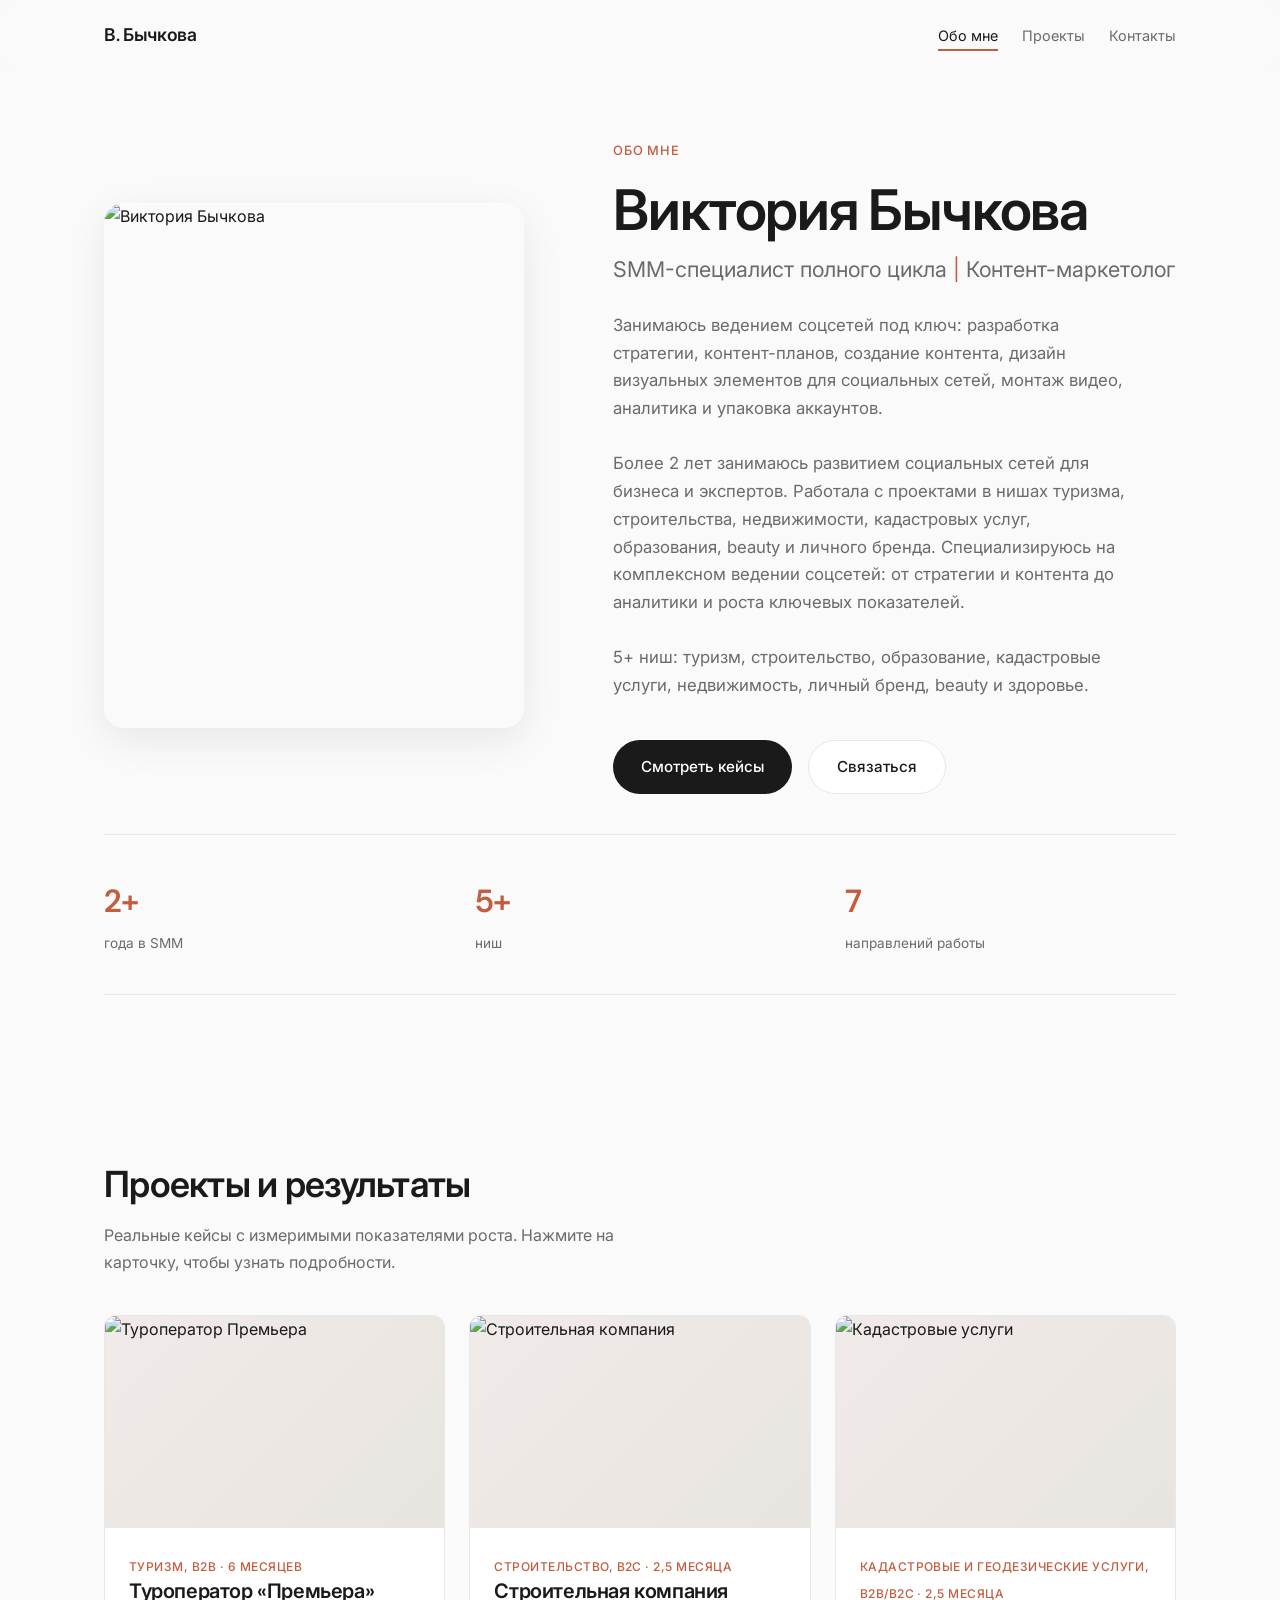
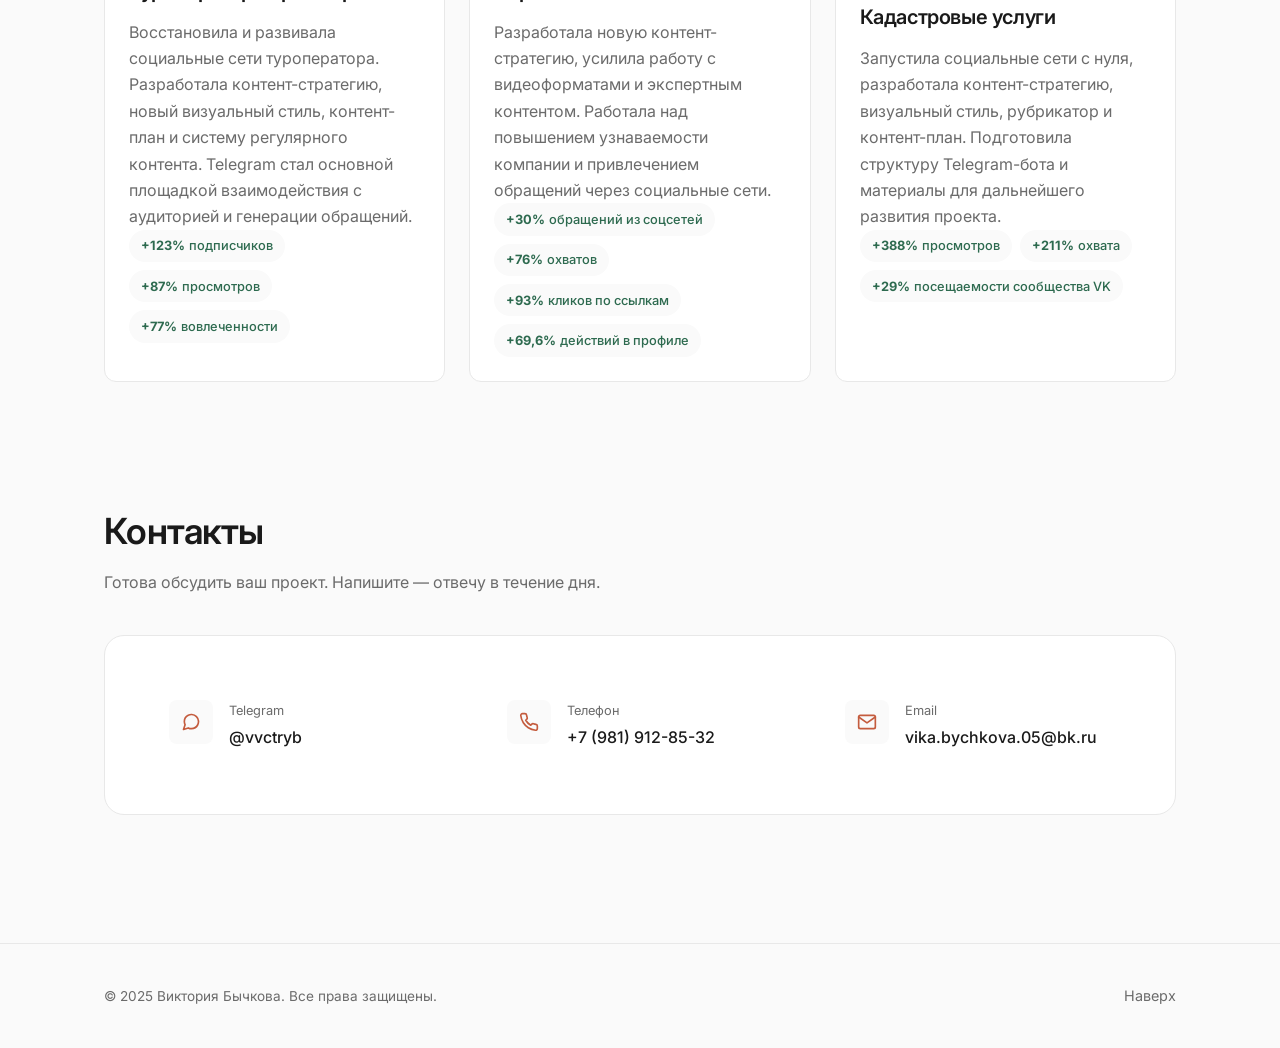
==== index.html @ 33afd851 "Add files via upload" ====
<!DOCTYPE html>
<html lang="ru">
<head>
  <meta charset="UTF-8">
  <meta name="viewport" content="width=device-width, initial-scale=1.0">
  <meta name="description" content="Виктория Бычкова — SMM-специалист полного цикла и контент-маркетолог. Ведение соцсетей под ключ: стратегия, контент, дизайн, аналитика.">
  <title>Виктория Бычкова — SMM & Контент-маркетинг</title>
  <link rel="preconnect" href="https://fonts.googleapis.com">
  <link rel="preconnect" href="https://fonts.gstatic.com" crossorigin>
  <link href="https://fonts.googleapis.com/css2?family=DM+Sans:opsz,wght@9..40,500;9..40,600&family=Inter:wght@400;500;600&display=swap" rel="stylesheet">
  <link rel="stylesheet" href="style.css">
</head>
<body>

  <header class="header">
    <div class="container header__inner">
      <a href="index.html" class="logo">В. Бычкова</a>
      <button class="nav-toggle" aria-label="Меню"><span></span></button>
      <nav class="nav">
        <a href="#about" class="nav__link" data-nav="about">Обо мне</a>
        <a href="#projects" class="nav__link" data-nav="projects">Проекты</a>
        <a href="#contacts" class="nav__link" data-nav="contacts">Контакты</a>
      </nav>
    </div>
  </header>

  <main>
    <!-- Hero -->
    <section class="hero" id="about" data-section="about">
      <div class="container">
        <div class="hero__grid">
          <div class="hero__photo fade-in">
            <img src="assets/images/photo.svg" alt="Виктория Бычкова">
          </div>
          <div class="hero__content">
            <span class="hero__badge fade-in fade-in-delay-1">Обо мне</span>
            <h1 class="hero__title fade-in fade-in-delay-1">Виктория Бычкова</h1>
            <p class="hero__role fade-in fade-in-delay-2">
              SMM-специалист полного цикла <span>|</span> Контент-маркетолог
            </p>
            <p class="hero__desc fade-in fade-in-delay-2">
              Занимаюсь ведением соцсетей под ключ: разработка стратегии, контент-планов, создание контента, дизайн визуальных элементов для социальных сетей, монтаж видео, аналитика и упаковка аккаунтов.<br><br>
              Более 2 лет занимаюсь развитием социальных сетей для бизнеса и экспертов. Работала с проектами в нишах туризма, строительства, недвижимости, кадастровых услуг, образования, beauty и личного бренда. Специализируюсь на комплексном ведении соцсетей: от стратегии и контента до аналитики и роста ключевых показателей.<br><br>
              5+ ниш: туризм, строительство, образование, кадастровые услуги, недвижимость, личный бренд, beauty и здоровье.
            </p>
            <div class="hero__cta fade-in fade-in-delay-3">
              <a href="#projects" class="btn btn--primary">Смотреть кейсы</a>
              <a href="#contacts" class="btn btn--outline">Связаться</a>
            </div>
          </div>
        </div>

        <div class="stats-strip fade-in fade-in-delay-4">
          <div class="stat-item">
            <div class="stat-item__value">2+</div>
            <div class="stat-item__label">года в SMM</div>
          </div>
          <div class="stat-item">
            <div class="stat-item__value">5+</div>
            <div class="stat-item__label">ниш</div>
          </div>
          <div class="stat-item">
            <div class="stat-item__value">7</div>
            <div class="stat-item__label">направлений работы</div>
          </div>
        </div>
      </div>
    </section>

    <!-- Projects -->
    <section class="section" id="projects" data-section="projects">
      <div class="container">
        <div class="section-header fade-in">
          <h2>Проекты и результаты</h2>
          <p>Реальные кейсы с измеримыми показателями роста. Нажмите на карточку, чтобы узнать подробности.</p>
        </div>

        <div class="projects-grid">
          <a href="premiera.html" class="project-card fade-in">
            <div class="project-card__image">
              <img src="assets/images/premiera-cover.svg" alt="Туроператор Премьера">
            </div>
            <div class="project-card__body">
              <span class="project-card__tag">Туризм, B2B · 6 месяцев</span>
              <h3 class="project-card__title">Туроператор «Премьера»</h3>
              <p>Восстановила и развивала социальные сети туроператора. Разработала контент-стратегию, новый визуальный стиль, контент-план и систему регулярного контента. Telegram стал основной площадкой взаимодействия с аудиторией и генерации обращений.</p>
              <div class="project-card__metrics">
                <span class="metric-badge"><strong>+123%</strong> подписчиков</span>
                <span class="metric-badge"><strong>+87%</strong> просмотров</span>
                <span class="metric-badge"><strong>+77%</strong> вовлеченности</span>
              </div>
            </div>
          </a>

          <a href="construction.html" class="project-card fade-in fade-in-delay-1">
            <div class="project-card__image">
              <img src="assets/images/construction-cover.svg" alt="Строительная компания">
            </div>
            <div class="project-card__body">
              <span class="project-card__tag">Строительство, B2C · 2,5 месяца</span>
              <h3 class="project-card__title">Строительная компания</h3>
              <p>Разработала новую контент-стратегию, усилила работу с видеоформатами и экспертным контентом. Работала над повышением узнаваемости компании и привлечением обращений через социальные сети.</p>
              <div class="project-card__metrics">
                <span class="metric-badge"><strong>+30%</strong> обращений из соцсетей</span>
                <span class="metric-badge"><strong>+76%</strong> охватов</span>
                <span class="metric-badge"><strong>+93%</strong> кликов по ссылкам</span>
                <span class="metric-badge"><strong>+69,6%</strong> действий в профиле</span>
              </div>
            </div>
          </a>

          <a href="cadastre.html" class="project-card fade-in fade-in-delay-2">
            <div class="project-card__image">
              <img src="assets/images/cadastre-cover.svg" alt="Кадастровые услуги">
            </div>
            <div class="project-card__body">
              <span class="project-card__tag">Кадастровые и геодезические услуги, B2B/B2C · 2,5 месяца</span>
              <h3 class="project-card__title">Кадастровые услуги</h3>
              <p>Запустила социальные сети с нуля, разработала контент-стратегию, визуальный стиль, рубрикатор и контент-план. Подготовила структуру Telegram-бота и материалы для дальнейшего развития проекта.</p>
              <div class="project-card__metrics">
                <span class="metric-badge"><strong>+388%</strong> просмотров</span>
                <span class="metric-badge"><strong>+211%</strong> охвата</span>
                <span class="metric-badge"><strong>+29%</strong> посещаемости сообщества VK</span>
              </div>
            </div>
          </a>
        </div>
      </div>
    </section>

    <!-- Contacts -->
    <section class="section" id="contacts" data-section="contacts">
      <div class="container">
        <div class="section-header fade-in">
          <h2>Контакты</h2>
          <p>Готова обсудить ваш проект. Напишите — отвечу в течение дня.</p>
        </div>

        <div class="contacts fade-in">
          <div class="contacts__grid">
            <a href="https://t.me/vvctryb" class="contact-item" target="_blank" rel="noopener noreferrer">
              <div class="contact-item__icon">
                <svg viewBox="0 0 24 24" fill="none" stroke="currentColor" stroke-width="2" stroke-linecap="round" stroke-linejoin="round">
                  <path d="M21 11.5a8.38 8.38 0 0 1-.9 3.8 8.5 8.5 0 0 1-7.6 4.7 8.38 8.38 0 0 1-3.8-.9L3 21l1.9-5.7a8.38 8.38 0 0 1-.9-3.8 8.5 8.5 0 0 1 4.7-7.6 8.38 8.38 0 0 1 3.8-.9h.5a8.48 8.48 0 0 1 8 8v.5z"/>
                </svg>
              </div>
              <div>
                <div class="contact-item__label">Telegram</div>
                <div class="contact-item__value">@vvctryb</div>
              </div>
            </a>

            <a href="tel:+79819128532" class="contact-item">
              <div class="contact-item__icon">
                <svg viewBox="0 0 24 24" fill="none" stroke="currentColor" stroke-width="2" stroke-linecap="round" stroke-linejoin="round">
                  <path d="M22 16.92v3a2 2 0 0 1-2.18 2 19.79 19.79 0 0 1-8.63-3.07 19.5 19.5 0 0 1-6-6 19.79 19.79 0 0 1-3.07-8.67A2 2 0 0 1 4.11 2h3a2 2 0 0 1 2 1.72 12.84 12.84 0 0 0 .7 2.81 2 2 0 0 1-.45 2.11L8.09 9.91a16 16 0 0 0 6 6l1.27-1.27a2 2 0 0 1 2.11-.45 12.84 12.84 0 0 0 2.81.7A2 2 0 0 1 22 16.92z"/>
                </svg>
              </div>
              <div>
                <div class="contact-item__label">Телефон</div>
                <div class="contact-item__value">+7 (981) 912-85-32</div>
              </div>
            </a>

            <a href="mailto:vika.bychkova.05@bk.ru" class="contact-item">
              <div class="contact-item__icon">
                <svg viewBox="0 0 24 24" fill="none" stroke="currentColor" stroke-width="2" stroke-linecap="round" stroke-linejoin="round">
                  <path d="M4 4h16c1.1 0 2 .9 2 2v12c0 1.1-.9 2-2 2H4c-1.1 0-2-.9-2-2V6c0-1.1.9-2 2-2z"/>
                  <polyline points="22,6 12,13 2,6"/>
                </svg>
              </div>
              <div>
                <div class="contact-item__label">Email</div>
                <div class="contact-item__value">vika.bychkova.05@bk.ru</div>
              </div>
            </a>
          </div>
        </div>
      </div>
    </section>
  </main>

  <footer class="footer">
    <div class="container footer__inner">
      <p class="footer__copy">&copy; 2025 Виктория Бычкова. Все права защищены.</p>
      <a href="#about" class="nav__link">Наверх</a>
    </div>
  </footer>

  <script src="script.js"></script>
</body>
</html>
---- style.css ----
/* ============================================
   Victoria Bychkova Portfolio — Styles
   ============================================ */

:root {
  --color-bg: #fafafa;
  --color-surface: #ffffff;
  --color-text: #1a1a1a;
  --color-text-muted: #6b6b6b;
  --color-accent: #c45c3e;
  --color-accent-light: #e8a090;
  --color-border: #e8e8e8;
  --color-success: #2d6a4f;

  --font-sans: "Inter", -apple-system, BlinkMacSystemFont, "Segoe UI", Roboto, sans-serif;
  --font-display: "DM Sans", var(--font-sans);

  --space-xs: 0.5rem;
  --space-sm: 1rem;
  --space-md: 1.5rem;
  --space-lg: 2.5rem;
  --space-xl: 4rem;
  --space-2xl: 6rem;

  --radius-sm: 8px;
  --radius-md: 12px;
  --radius-lg: 20px;
  --radius-full: 9999px;

  --shadow-sm: 0 1px 3px rgba(0, 0, 0, 0.04);
  --shadow-md: 0 4px 20px rgba(0, 0, 0, 0.06);
  --shadow-lg: 0 12px 40px rgba(0, 0, 0, 0.08);

  --transition-fast: 0.2s ease;
  --transition-base: 0.35s cubic-bezier(0.4, 0, 0.2, 1);
  --transition-slow: 0.6s cubic-bezier(0.4, 0, 0.2, 1);

  --container-max: 1120px;
  --header-height: 72px;
}

/* Reset & Base */
*,
*::before,
*::after {
  box-sizing: border-box;
  margin: 0;
  padding: 0;
}

html {
  scroll-behavior: smooth;
  -webkit-font-smoothing: antialiased;
}

body {
  font-family: var(--font-sans);
  font-size: 1rem;
  line-height: 1.65;
  color: var(--color-text);
  background-color: var(--color-bg);
  overflow-x: hidden;
}

img {
  max-width: 100%;
  height: auto;
  display: block;
}

a {
  color: inherit;
  text-decoration: none;
}

ul {
  list-style: none;
}

button {
  font-family: inherit;
  cursor: pointer;
  border: none;
  background: none;
}

/* Typography */
h1, h2, h3, h4 {
  font-family: var(--font-display);
  font-weight: 600;
  line-height: 1.2;
  letter-spacing: -0.02em;
}

h1 {
  font-size: clamp(2.25rem, 5vw, 3.5rem);
}

h2 {
  font-size: clamp(1.75rem, 3.5vw, 2.25rem);
}

h3 {
  font-size: 1.25rem;
}

p {
  color: var(--color-text-muted);
}

/* Layout */
.container {
  width: 100%;
  max-width: var(--container-max);
  margin: 0 auto;
  padding: 0 var(--space-md);
}

.section {
  padding: var(--space-xl) 0;
}

.section-header {
  margin-bottom: var(--space-lg);
}

.section-header p {
  margin-top: var(--space-sm);
  max-width: 560px;
}

/* Header */
.header {
  position: fixed;
  top: 0;
  left: 0;
  right: 0;
  z-index: 100;
  height: var(--header-height);
  background: rgba(250, 250, 250, 0.85);
  backdrop-filter: blur(12px);
  -webkit-backdrop-filter: blur(12px);
  border-bottom: 1px solid transparent;
  transition: border-color var(--transition-base), background var(--transition-base);
}

.header.scrolled {
  border-bottom-color: var(--color-border);
  background: rgba(250, 250, 250, 0.95);
}

.header__inner {
  display: flex;
  align-items: center;
  justify-content: space-between;
  height: 100%;
}

.logo {
  font-family: var(--font-display);
  font-weight: 600;
  font-size: 1.1rem;
  letter-spacing: -0.02em;
}

.nav {
  display: flex;
  align-items: center;
  gap: var(--space-md);
}

.nav__link {
  font-size: 0.9rem;
  color: var(--color-text-muted);
  transition: color var(--transition-fast);
  position: relative;
}

.nav__link::after {
  content: "";
  position: absolute;
  bottom: -4px;
  left: 0;
  width: 0;
  height: 2px;
  background: var(--color-accent);
  transition: width var(--transition-base);
}

.nav__link:hover,
.nav__link.active {
  color: var(--color-text);
}

.nav__link:hover::after,
.nav__link.active::after {
  width: 100%;
}

.nav-toggle {
  display: none;
  width: 40px;
  height: 40px;
  align-items: center;
  justify-content: center;
  border-radius: var(--radius-sm);
}

.nav-toggle span {
  display: block;
  width: 22px;
  height: 2px;
  background: var(--color-text);
  position: relative;
  transition: background var(--transition-fast);
}

.nav-toggle span::before,
.nav-toggle span::after {
  content: "";
  position: absolute;
  left: 0;
  width: 22px;
  height: 2px;
  background: var(--color-text);
  transition: transform var(--transition-base);
}

.nav-toggle span::before {
  top: -7px;
}

.nav-toggle span::after {
  top: 7px;
}

.nav-toggle.active span {
  background: transparent;
}

.nav-toggle.active span::before {
  transform: rotate(45deg) translate(5px, 5px);
}

.nav-toggle.active span::after {
  transform: rotate(-45deg) translate(5px, -5px);
}

/* Hero */
.hero {
  padding-top: calc(var(--header-height) + var(--space-xl));
  padding-bottom: var(--space-xl);
}

.hero__grid {
  display: grid;
  grid-template-columns: 1fr 1.2fr;
  gap: var(--space-lg);
  align-items: center;
}

.hero__photo {
  position: relative;
  aspect-ratio: 4 / 5;
  max-width: 420px;
  border-radius: var(--radius-lg);
  overflow: hidden;
  box-shadow: var(--shadow-lg);
}

.hero__photo img {
  width: 100%;
  height: 100%;
  object-fit: cover;
}

.hero__photo::after {
  content: "";
  position: absolute;
  inset: 0;
  border-radius: var(--radius-lg);
  border: 1px solid rgba(255, 255, 255, 0.2);
  pointer-events: none;
}

.hero__badge {
  display: inline-block;
  font-size: 0.8rem;
  font-weight: 500;
  letter-spacing: 0.06em;
  text-transform: uppercase;
  color: var(--color-accent);
  margin-bottom: var(--space-sm);
}

.hero__title {
  margin-bottom: var(--space-xs);
}

.hero__role {
  font-size: clamp(1.1rem, 2vw, 1.35rem);
  color: var(--color-text-muted);
  font-weight: 400;
  margin-bottom: var(--space-md);
}

.hero__role span {
  color: var(--color-accent);
}

.hero__desc {
  font-size: 1.05rem;
  max-width: 520px;
  margin-bottom: var(--space-lg);
}

.hero__cta {
  display: flex;
  gap: var(--space-sm);
  flex-wrap: wrap;
}

/* Buttons */
.btn {
  display: inline-flex;
  align-items: center;
  gap: 0.5rem;
  padding: 0.85rem 1.75rem;
  font-size: 0.95rem;
  font-weight: 500;
  border-radius: var(--radius-full);
  transition: all var(--transition-base);
}

.btn--primary {
  background: var(--color-text);
  color: #fff;
}

.btn--primary:hover {
  background: var(--color-accent);
  transform: translateY(-2px);
  box-shadow: var(--shadow-md);
}

.btn--outline {
  border: 1.5px solid var(--color-border);
  color: var(--color-text);
  background: var(--color-surface);
}

.btn--outline:hover {
  border-color: var(--color-text);
  transform: translateY(-2px);
}

.btn--back {
  margin-bottom: var(--space-lg);
}

.btn svg {
  width: 18px;
  height: 18px;
  transition: transform var(--transition-fast);
}

.btn:hover svg {
  transform: translateX(-4px);
}

/* Project Cards */
.projects-grid {
  display: grid;
  grid-template-columns: repeat(3, 1fr);
  gap: var(--space-md);
}

.project-card {
  background: var(--color-surface);
  border-radius: var(--radius-md);
  border: 1px solid var(--color-border);
  overflow: hidden;
  transition: all var(--transition-base);
  display: block;
}

.project-card:hover {
  transform: translateY(-6px);
  box-shadow: var(--shadow-lg);
  border-color: transparent;
}

.project-card__image {
  aspect-ratio: 16 / 10;
  overflow: hidden;
  background: linear-gradient(135deg, #f0ebe8 0%, #e8e4e0 100%);
}

.project-card__image img {
  width: 100%;
  height: 100%;
  object-fit: cover;
  transition: transform var(--transition-slow);
}

.project-card:hover .project-card__image img {
  transform: scale(1.05);
}

.project-card__body {
  padding: var(--space-md);
}

.project-card__tag {
  font-size: 0.75rem;
  font-weight: 500;
  letter-spacing: 0.04em;
  text-transform: uppercase;
  color: var(--color-accent);
  margin-bottom: var(--space-xs);
}

.project-card__title {
  margin-bottom: var(--space-sm);
}

.project-card__metrics {
  display: flex;
  flex-wrap: wrap;
  gap: var(--space-xs);
}

.metric-badge {
  display: inline-flex;
  align-items: center;
  gap: 0.25rem;
  padding: 0.35rem 0.75rem;
  font-size: 0.8rem;
  font-weight: 500;
  background: var(--color-bg);
  border-radius: var(--radius-full);
  color: var(--color-success);
}

.metric-badge strong {
  color: var(--color-success);
}

/* Stats strip */
.stats-strip {
  display: flex;
  gap: var(--space-lg);
  flex-wrap: wrap;
  padding: var(--space-lg) 0;
  border-top: 1px solid var(--color-border);
  border-bottom: 1px solid var(--color-border);
  margin: var(--space-lg) 0;
}

.stat-item {
  flex: 1;
  min-width: 140px;
}

.stat-item__value {
  font-family: var(--font-display);
  font-size: 2rem;
  font-weight: 600;
  color: var(--color-accent);
  letter-spacing: -0.02em;
}

.stat-item__label {
  font-size: 0.85rem;
  color: var(--color-text-muted);
  margin-top: 0.25rem;
}

/* Contacts */
.contacts {
  background: var(--color-surface);
  border-radius: var(--radius-lg);
  border: 1px solid var(--color-border);
  padding: var(--space-lg);
}

.contacts__grid {
  display: grid;
  grid-template-columns: repeat(3, 1fr);
  gap: var(--space-md);
}

.contact-item {
  display: flex;
  align-items: flex-start;
  gap: var(--space-sm);
  padding: var(--space-md);
  border-radius: var(--radius-md);
  transition: background var(--transition-fast);
}

.contact-item:hover {
  background: var(--color-bg);
}

.contact-item__icon {
  width: 44px;
  height: 44px;
  display: flex;
  align-items: center;
  justify-content: center;
  background: var(--color-bg);
  border-radius: var(--radius-sm);
  flex-shrink: 0;
}

.contact-item__icon svg {
  width: 20px;
  height: 20px;
  color: var(--color-accent);
}

.contact-item__label {
  font-size: 0.8rem;
  color: var(--color-text-muted);
  margin-bottom: 0.15rem;
}

.contact-item__value {
  font-weight: 500;
  transition: color var(--transition-fast);
}

.contact-item:hover .contact-item__value {
  color: var(--color-accent);
}

/* Case Page */
.case-hero {
  padding-top: calc(var(--header-height) + var(--space-lg));
  padding-bottom: var(--space-lg);
}

.case-hero__tag {
  font-size: 0.8rem;
  font-weight: 500;
  letter-spacing: 0.06em;
  text-transform: uppercase;
  color: var(--color-accent);
  margin-bottom: var(--space-sm);
}

.case-hero__title {
  margin-bottom: var(--space-md);
}

.case-hero__cover {
  aspect-ratio: 21 / 9;
  border-radius: var(--radius-lg);
  overflow: hidden;
  margin-top: var(--space-lg);
  box-shadow: var(--shadow-md);
}

.case-hero__cover img {
  width: 100%;
  height: 100%;
  object-fit: cover;
}

.case-block {
  margin-bottom: var(--space-xl);
}

.case-block__title {
  margin-bottom: var(--space-md);
  padding-bottom: var(--space-sm);
  border-bottom: 2px solid var(--color-border);
}

.case-block__content p {
  margin-bottom: var(--space-sm);
}

.case-block__content p:last-child {
  margin-bottom: 0;
}

/* Results grid */
.results-grid {
  display: grid;
  grid-template-columns: repeat(auto-fit, minmax(200px, 1fr));
  gap: var(--space-md);
}

.result-card {
  background: var(--color-surface);
  border: 1px solid var(--color-border);
  border-radius: var(--radius-md);
  padding: var(--space-md);
  text-align: center;
  transition: all var(--transition-base);
}

.result-card:hover {
  border-color: var(--color-accent-light);
  transform: translateY(-4px);
  box-shadow: var(--shadow-md);
}

.result-card__value {
  font-family: var(--font-display);
  font-size: 2.5rem;
  font-weight: 600;
  color: var(--color-success);
  letter-spacing: -0.02em;
}

.result-card__label {
  font-size: 0.9rem;
  color: var(--color-text-muted);
  margin-top: var(--space-xs);
}

/* Task list */
.task-list {
  display: grid;
  gap: var(--space-sm);
}

.task-list li {
  display: flex;
  align-items: flex-start;
  gap: var(--space-sm);
  padding: var(--space-sm) var(--space-md);
  background: var(--color-surface);
  border: 1px solid var(--color-border);
  border-radius: var(--radius-sm);
  transition: border-color var(--transition-fast);
}

.task-list li:hover {
  border-color: var(--color-accent-light);
}

.task-list li::before {
  content: "";
  width: 8px;
  height: 8px;
  background: var(--color-accent);
  border-radius: 50%;
  flex-shrink: 0;
  margin-top: 0.55rem;
}

/* Gallery */
.gallery {
  display: grid;
  grid-template-columns: repeat(3, 1fr);
  gap: var(--space-sm);
}

.gallery__item {
  aspect-ratio: 1;
  border-radius: var(--radius-md);
  overflow: hidden;
  cursor: pointer;
  position: relative;
}

.gallery__item img {
  width: 100%;
  height: 100%;
  object-fit: cover;
  transition: transform var(--transition-slow);
}

.gallery__item:hover img {
  transform: scale(1.08);
}

.gallery__item::after {
  content: "";
  position: absolute;
  inset: 0;
  background: rgba(0, 0, 0, 0);
  transition: background var(--transition-fast);
}

.gallery__item:hover::after {
  background: rgba(0, 0, 0, 0.1);
}

/* Video */
.video-wrapper {
  position: relative;
  aspect-ratio: 16 / 9;
  border-radius: var(--radius-md);
  overflow: hidden;
  background: #1a1a1a;
  box-shadow: var(--shadow-md);
}

.video-wrapper iframe,
.video-wrapper video {
  width: 100%;
  height: 100%;
  border: none;
}

.video-placeholder {
  display: flex;
  flex-direction: column;
  align-items: center;
  justify-content: center;
  height: 100%;
  color: rgba(255, 255, 255, 0.6);
  gap: var(--space-sm);
}

.video-placeholder svg {
  width: 48px;
  height: 48px;
  opacity: 0.5;
}

/* Footer */
.footer {
  padding: var(--space-lg) 0;
  border-top: 1px solid var(--color-border);
  margin-top: var(--space-xl);
}

.footer__inner {
  display: flex;
  justify-content: space-between;
  align-items: center;
  flex-wrap: wrap;
  gap: var(--space-sm);
}

.footer__copy {
  font-size: 0.85rem;
  color: var(--color-text-muted);
}

/* Animations */
.fade-in {
  opacity: 0;
  transform: translateY(24px);
  transition: opacity var(--transition-slow), transform var(--transition-slow);
}

.fade-in.visible {
  opacity: 1;
  transform: translateY(0);
}

.fade-in-delay-1 { transition-delay: 0.1s; }
.fade-in-delay-2 { transition-delay: 0.2s; }
.fade-in-delay-3 { transition-delay: 0.3s; }
.fade-in-delay-4 { transition-delay: 0.4s; }

/* Lightbox */
.lightbox {
  position: fixed;
  inset: 0;
  z-index: 200;
  background: rgba(0, 0, 0, 0.92);
  display: flex;
  align-items: center;
  justify-content: center;
  padding: var(--space-md);
  opacity: 0;
  visibility: hidden;
  transition: all var(--transition-base);
}

.lightbox.active {
  opacity: 1;
  visibility: visible;
}

.lightbox__img {
  max-width: 90vw;
  max-height: 90vh;
  border-radius: var(--radius-sm);
  object-fit: contain;
}

.lightbox__close {
  position: absolute;
  top: var(--space-md);
  right: var(--space-md);
  width: 44px;
  height: 44px;
  display: flex;
  align-items: center;
  justify-content: center;
  background: rgba(255, 255, 255, 0.1);
  border-radius: var(--radius-full);
  color: #fff;
  font-size: 1.5rem;
  transition: background var(--transition-fast);
}

.lightbox__close:hover {
  background: rgba(255, 255, 255, 0.2);
}

/* Responsive */
@media (max-width: 992px) {
  .hero__grid {
    grid-template-columns: 1fr;
    text-align: center;
  }

  .hero__photo {
    max-width: 320px;
    margin: 0 auto;
  }

  .hero__desc {
    margin-left: auto;
    margin-right: auto;
  }

  .hero__cta {
    justify-content: center;
  }

  .projects-grid {
    grid-template-columns: repeat(2, 1fr);
  }

  .contacts__grid {
    grid-template-columns: 1fr;
  }

  .gallery {
    grid-template-columns: repeat(2, 1fr);
  }
}

@media (max-width: 768px) {
  .nav-toggle {
    display: flex;
  }

  .nav {
    position: fixed;
    top: var(--header-height);
    left: 0;
    right: 0;
    background: var(--color-bg);
    flex-direction: column;
    padding: var(--space-md);
    gap: var(--space-sm);
    border-bottom: 1px solid var(--color-border);
    transform: translateY(-100%);
    opacity: 0;
    visibility: hidden;
    transition: all var(--transition-base);
  }

  .nav.open {
    transform: translateY(0);
    opacity: 1;
    visibility: visible;
  }

  .nav__link {
    padding: var(--space-sm);
    width: 100%;
    text-align: center;
  }

  .projects-grid {
    grid-template-columns: 1fr;
  }

  .stats-strip {
    flex-direction: column;
    gap: var(--space-md);
  }

  .case-hero__cover {
    aspect-ratio: 16 / 9;
  }
}

@media (max-width: 480px) {
  .gallery {
    grid-template-columns: 1fr;
  }

  .result-card__value {
    font-size: 2rem;
  }
}
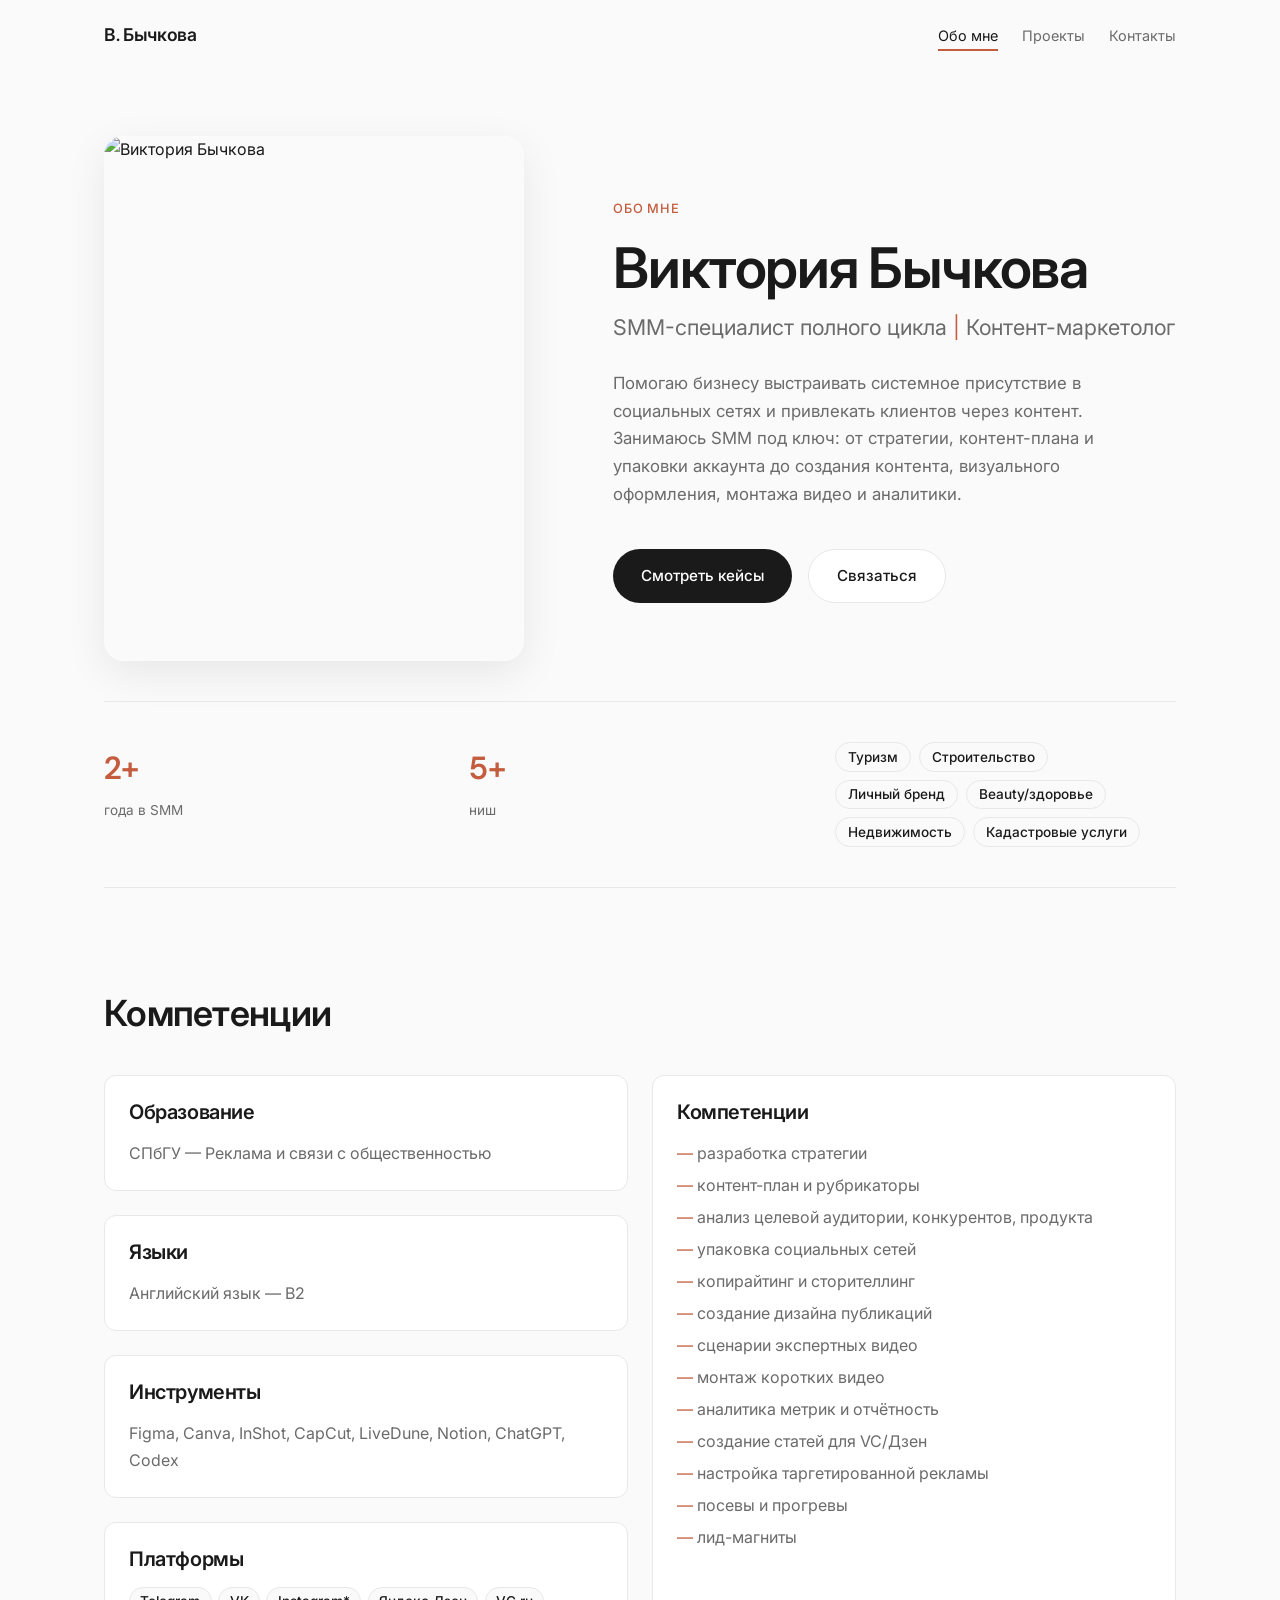
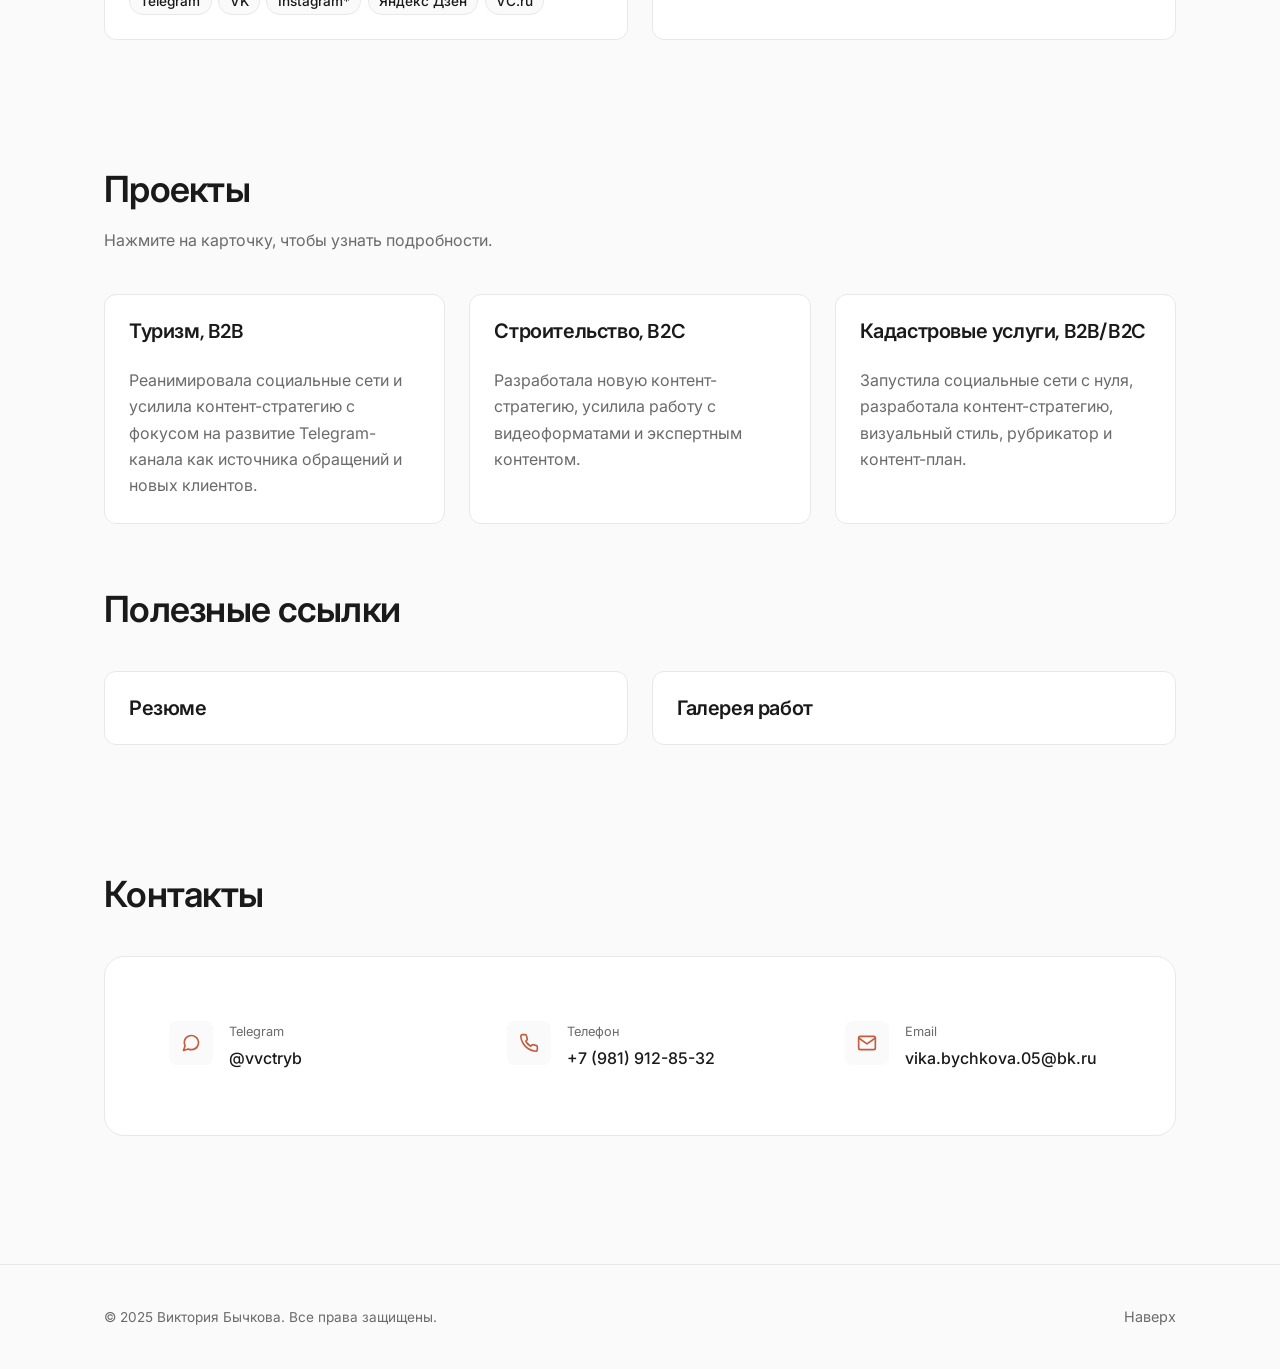
==== commit 56b9e600: "Add files via upload" ====
--- a/index.html
+++ b/index.html
@@ -30,7 +30,7 @@
       <div class="container">
         <div class="hero__grid">
           <div class="hero__photo fade-in">
-            <img src="assets/images/photo.svg" alt="Виктория Бычкова">
+            <img src="assets/images/assets:images:profile.jpg.png" alt="Виктория Бычкова" class="hero__profile-photo">
           </div>
           <div class="hero__content">
             <span class="hero__badge fade-in fade-in-delay-1">Обо мне</span>
@@ -39,9 +39,7 @@
               SMM-специалист полного цикла <span>|</span> Контент-маркетолог
             </p>
             <p class="hero__desc fade-in fade-in-delay-2">
-              Занимаюсь ведением соцсетей под ключ: разработка стратегии, контент-планов, создание контента, дизайн визуальных элементов для социальных сетей, монтаж видео, аналитика и упаковка аккаунтов.<br><br>
-              Более 2 лет занимаюсь развитием социальных сетей для бизнеса и экспертов. Работала с проектами в нишах туризма, строительства, недвижимости, кадастровых услуг, образования, beauty и личного бренда. Специализируюсь на комплексном ведении соцсетей: от стратегии и контента до аналитики и роста ключевых показателей.<br><br>
-              5+ ниш: туризм, строительство, образование, кадастровые услуги, недвижимость, личный бренд, beauty и здоровье.
+              Помогаю бизнесу выстраивать системное присутствие в социальных сетях и привлекать клиентов через контент. Занимаюсь SMM под ключ: от стратегии, контент-плана и упаковки аккаунта до создания контента, визуального оформления, монтажа видео и аналитики.
             </p>
             <div class="hero__cta fade-in fade-in-delay-3">
               <a href="#projects" class="btn btn--primary">Смотреть кейсы</a>
@@ -60,8 +58,72 @@
             <div class="stat-item__label">ниш</div>
           </div>
           <div class="stat-item">
-            <div class="stat-item__value">7</div>
-            <div class="stat-item__label">направлений работы</div>
+            <ul class="stat-item__list">
+              <li>Туризм</li>
+              <li>Строительство</li>
+              <li>Личный бренд</li>
+              <li>Beauty/здоровье</li>
+              <li>Недвижимость</li>
+              <li>Кадастровые услуги</li>
+            </ul>
+          </div>
+        </div>
+      </div>
+    </section>
+
+    <!-- Competencies -->
+    <section class="section competencies" id="competencies">
+      <div class="container">
+        <div class="section-header fade-in">
+          <h2>Компетенции</h2>
+        </div>
+
+        <div class="competencies-grid">
+          <div class="competencies-column competencies-column--stack">
+            <div class="competency-card fade-in">
+              <h3>Образование</h3>
+              <p>СПбГУ — Реклама и связи с общественностью</p>
+            </div>
+
+            <div class="competency-card fade-in fade-in-delay-1">
+              <h3>Языки</h3>
+              <p>Английский язык — B2</p>
+            </div>
+
+            <div class="competency-card fade-in fade-in-delay-2">
+              <h3>Инструменты</h3>
+              <p>Figma, Canva, InShot, CapCut, LiveDune, Notion, ChatGPT, Codex</p>
+            </div>
+
+            <div class="competency-card fade-in fade-in-delay-3">
+              <h3>Платформы</h3>
+              <ul class="platforms-list">
+                <li>Telegram</li>
+                <li>VK</li>
+                <li>Instagram*</li>
+                <li>Яндекс Дзен</li>
+                <li>VC.ru</li>
+              </ul>
+            </div>
+          </div>
+
+          <div class="competency-card competency-card--tall fade-in fade-in-delay-3">
+            <h3>Компетенции</h3>
+            <ul>
+              <li>разработка стратегии</li>
+              <li>контент-план и рубрикаторы</li>
+              <li>анализ целевой аудитории, конкурентов, продукта</li>
+              <li>упаковка социальных сетей</li>
+              <li>копирайтинг и сторителлинг</li>
+              <li>создание дизайна публикаций</li>
+              <li>сценарии экспертных видео</li>
+              <li>монтаж коротких видео</li>
+              <li>аналитика метрик и отчётность</li>
+              <li>создание статей для VC/Дзен</li>
+              <li>настройка таргетированной рекламы</li>
+              <li>посевы и прогревы</li>
+              <li>лид-магниты</li>
+            </ul>
           </div>
         </div>
       </div>
@@ -71,58 +133,49 @@
     <section class="section" id="projects" data-section="projects">
       <div class="container">
         <div class="section-header fade-in">
-          <h2>Проекты и результаты</h2>
-          <p>Реальные кейсы с измеримыми показателями роста. Нажмите на карточку, чтобы узнать подробности.</p>
+          <h2>Проекты</h2>
+          <p>Нажмите на карточку, чтобы узнать подробности.</p>
         </div>
 
         <div class="projects-grid">
           <a href="premiera.html" class="project-card fade-in">
-            <div class="project-card__image">
-              <img src="assets/images/premiera-cover.svg" alt="Туроператор Премьера">
-            </div>
             <div class="project-card__body">
-              <span class="project-card__tag">Туризм, B2B · 6 месяцев</span>
-              <h3 class="project-card__title">Туроператор «Премьера»</h3>
-              <p>Восстановила и развивала социальные сети туроператора. Разработала контент-стратегию, новый визуальный стиль, контент-план и систему регулярного контента. Telegram стал основной площадкой взаимодействия с аудиторией и генерации обращений.</p>
-              <div class="project-card__metrics">
-                <span class="metric-badge"><strong>+123%</strong> подписчиков</span>
-                <span class="metric-badge"><strong>+87%</strong> просмотров</span>
-                <span class="metric-badge"><strong>+77%</strong> вовлеченности</span>
-              </div>
+              <h3 class="project-card__title">Туризм, B2B</h3>
+              <p>Реанимировала социальные сети и усилила контент-стратегию с фокусом на развитие Telegram-канала как источника обращений и новых клиентов.</p>
             </div>
           </a>
 
           <a href="construction.html" class="project-card fade-in fade-in-delay-1">
-            <div class="project-card__image">
-              <img src="assets/images/construction-cover.svg" alt="Строительная компания">
-            </div>
             <div class="project-card__body">
-              <span class="project-card__tag">Строительство, B2C · 2,5 месяца</span>
-              <h3 class="project-card__title">Строительная компания</h3>
-              <p>Разработала новую контент-стратегию, усилила работу с видеоформатами и экспертным контентом. Работала над повышением узнаваемости компании и привлечением обращений через социальные сети.</p>
-              <div class="project-card__metrics">
-                <span class="metric-badge"><strong>+30%</strong> обращений из соцсетей</span>
-                <span class="metric-badge"><strong>+76%</strong> охватов</span>
-                <span class="metric-badge"><strong>+93%</strong> кликов по ссылкам</span>
-                <span class="metric-badge"><strong>+69,6%</strong> действий в профиле</span>
-              </div>
+              <h3 class="project-card__title">Строительство, B2C</h3>
+              <p>Разработала новую контент-стратегию, усилила работу с видеоформатами и экспертным контентом.</p>
             </div>
           </a>
 
           <a href="cadastre.html" class="project-card fade-in fade-in-delay-2">
-            <div class="project-card__image">
-              <img src="assets/images/cadastre-cover.svg" alt="Кадастровые услуги">
-            </div>
             <div class="project-card__body">
-              <span class="project-card__tag">Кадастровые и геодезические услуги, B2B/B2C · 2,5 месяца</span>
-              <h3 class="project-card__title">Кадастровые услуги</h3>
-              <p>Запустила социальные сети с нуля, разработала контент-стратегию, визуальный стиль, рубрикатор и контент-план. Подготовила структуру Telegram-бота и материалы для дальнейшего развития проекта.</p>
-              <div class="project-card__metrics">
-                <span class="metric-badge"><strong>+388%</strong> просмотров</span>
-                <span class="metric-badge"><strong>+211%</strong> охвата</span>
-                <span class="metric-badge"><strong>+29%</strong> посещаемости сообщества VK</span>
-              </div>
-            </div>
+              <h3 class="project-card__title">Кадастровые услуги, B2B/B2C</h3>
+              <p>Запустила социальные сети с нуля, разработала контент-стратегию, визуальный стиль, рубрикатор и контент-план.</p>
+            </div>
+          </a>
+        </div>
+      </div>
+    </section>
+
+    <!-- Useful Links -->
+    <section class="section useful-links" id="useful-links">
+      <div class="container">
+        <div class="section-header fade-in">
+          <h2>Полезные ссылки</h2>
+        </div>
+
+        <div class="useful-links-grid">
+          <a href="https://docs.google.com/presentation/d/1nu9_sViXZLe7BolczhxHNuUrG4qdP62qZWi8ukjDiy8/edit" class="useful-link-card fade-in" target="_blank" rel="noopener noreferrer">
+            <h3>Резюме</h3>
+          </a>
+
+          <a href="https://drive.google.com/drive/folders/14ELEGjCWicBte9iJ03aP05MeROudWRZr?dmr=1&ec=wgc-drive-%5Bmodule%5D-goto" class="useful-link-card fade-in fade-in-delay-1" target="_blank" rel="noopener noreferrer">
+            <h3>Галерея работ</h3>
           </a>
         </div>
       </div>
@@ -133,7 +186,6 @@
       <div class="container">
         <div class="section-header fade-in">
           <h2>Контакты</h2>
-          <p>Готова обсудить ваш проект. Напишите — отвечу в течение дня.</p>
         </div>
 
         <div class="contacts fade-in">
--- a/style.css
+++ b/style.css
@@ -274,6 +274,10 @@
   object-fit: cover;
 }
 
+.hero__profile-photo {
+  object-position: center 38%;
+}
+
 .hero__photo::after {
   content: "";
   position: absolute;
@@ -355,6 +359,7 @@
 }
 
 .btn--back {
+  margin-right: var(--space-md);
   margin-bottom: var(--space-lg);
 }
 
@@ -411,17 +416,8 @@
   padding: var(--space-md);
 }
 
-.project-card__tag {
-  font-size: 0.75rem;
-  font-weight: 500;
-  letter-spacing: 0.04em;
-  text-transform: uppercase;
-  color: var(--color-accent);
-  margin-bottom: var(--space-xs);
-}
-
 .project-card__title {
-  margin-bottom: var(--space-sm);
+  margin-bottom: var(--space-md);
 }
 
 .project-card__metrics {
@@ -449,7 +445,7 @@
 /* Stats strip */
 .stats-strip {
   display: flex;
-  gap: var(--space-lg);
+  gap: var(--space-md);
   flex-wrap: wrap;
   padding: var(--space-lg) 0;
   border-top: 1px solid var(--color-border);
@@ -474,6 +470,123 @@
   font-size: 0.85rem;
   color: var(--color-text-muted);
   margin-top: 0.25rem;
+}
+
+.stat-item__list {
+  display: flex;
+  flex-wrap: wrap;
+  gap: 0.5rem;
+}
+
+.stat-item__list li {
+  padding: 0.35rem 0.75rem;
+  border: 1px solid var(--color-border);
+  border-radius: var(--radius-full);
+  background: var(--color-bg);
+  color: var(--color-text);
+  font-size: 0.85rem;
+  font-weight: 500;
+  line-height: 1.2;
+}
+
+/* Competencies */
+.competencies {
+  padding-top: 0;
+}
+
+.competencies-grid {
+  display: grid;
+  grid-template-columns: repeat(2, 1fr);
+  gap: var(--space-md);
+  align-items: stretch;
+}
+
+.competencies-column--stack {
+  display: grid;
+  gap: var(--space-md);
+}
+
+.competency-card {
+  padding: var(--space-md);
+  background: var(--color-surface);
+  border: 1px solid var(--color-border);
+  border-radius: var(--radius-md);
+}
+
+.competency-card--tall {
+  height: 100%;
+}
+
+.competency-card h3 {
+  margin-bottom: var(--space-sm);
+}
+
+.competency-card ul + h3 {
+  margin-top: var(--space-md);
+}
+
+.competency-card ul {
+  display: grid;
+  gap: 0.35rem;
+  color: var(--color-text-muted);
+}
+
+.competency-card li {
+  position: relative;
+  padding-left: 1.25rem;
+}
+
+.competency-card li::before {
+  content: "— ";
+  position: absolute;
+  left: 0;
+  color: var(--color-accent);
+}
+
+.competency-card .platforms-list {
+  display: flex;
+  flex-wrap: wrap;
+  gap: 0.4rem;
+}
+
+.platforms-list li {
+  padding: 0.3rem 0.65rem;
+  border: 1px solid var(--color-border);
+  border-radius: var(--radius-full);
+  background: var(--color-bg);
+  color: var(--color-text);
+  font-size: 0.85rem;
+  font-weight: 500;
+  line-height: 1.2;
+}
+
+.platforms-list li::before {
+  content: none;
+}
+
+/* Useful Links */
+.useful-links {
+  padding-top: 0;
+}
+
+.useful-links-grid {
+  display: grid;
+  grid-template-columns: repeat(2, 1fr);
+  gap: var(--space-md);
+}
+
+.useful-link-card {
+  padding: var(--space-md);
+  background: var(--color-surface);
+  border: 1px solid var(--color-border);
+  border-radius: var(--radius-md);
+  transition: all var(--transition-base);
+}
+
+.useful-link-card:hover {
+  transform: translateY(-4px);
+  box-shadow: var(--shadow-md);
+  border-color: transparent;
 }
 
 /* Contacts */
@@ -879,6 +992,14 @@
     grid-template-columns: 1fr;
   }
 
+  .competencies-grid {
+    grid-template-columns: 1fr;
+  }
+
+  .useful-links-grid {
+    grid-template-columns: 1fr;
+  }
+
   .stats-strip {
     flex-direction: column;
     gap: var(--space-md);
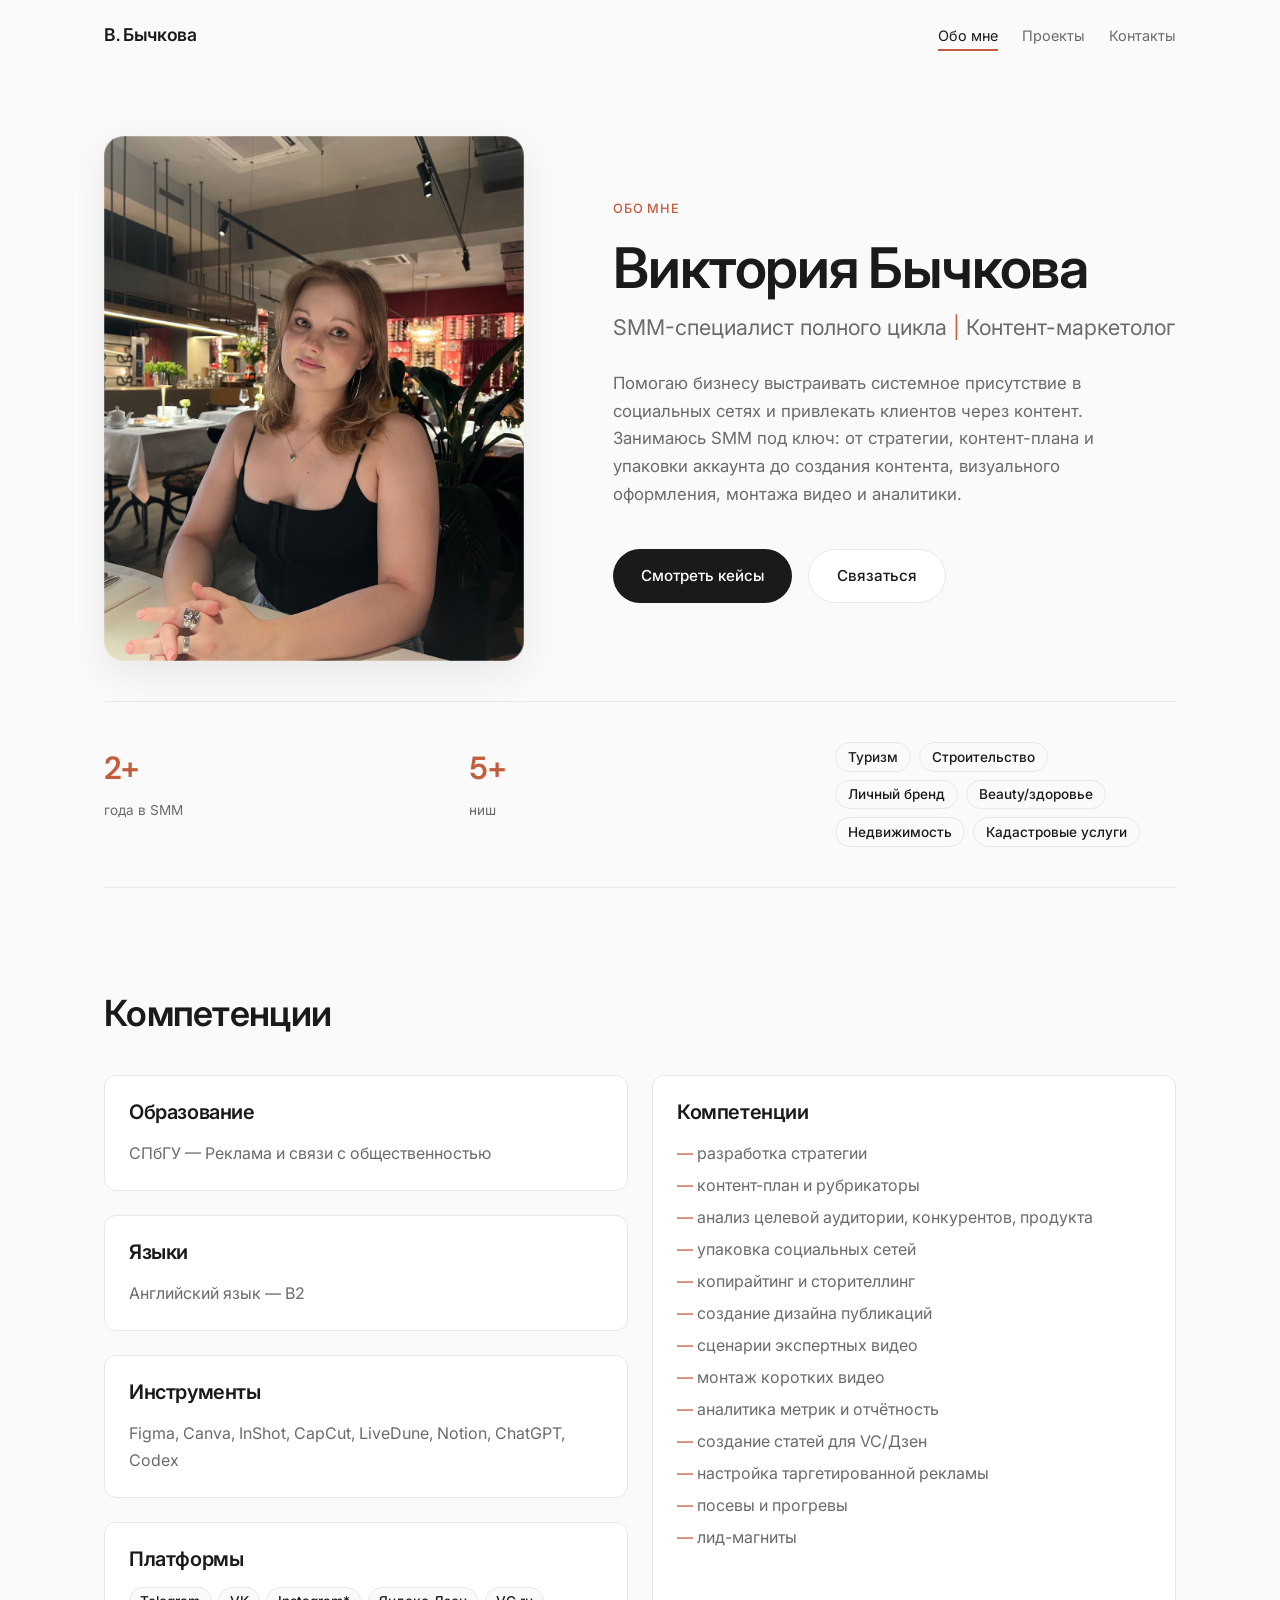
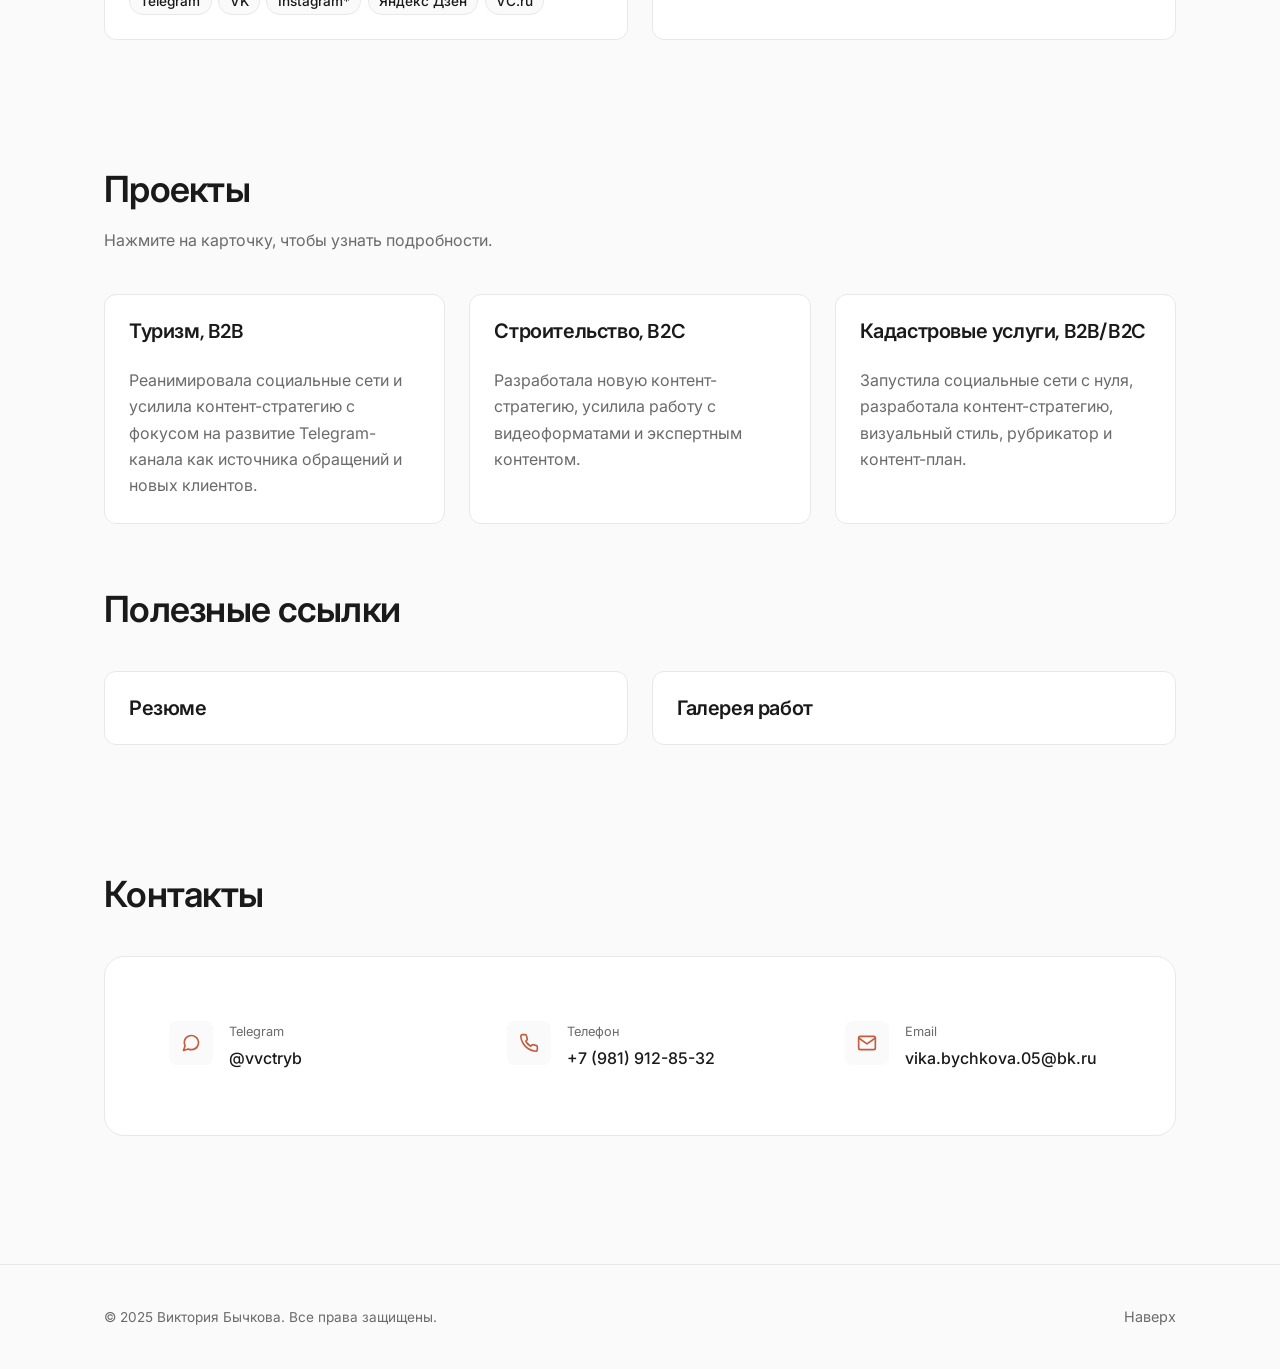
==== commit 3541b688: "Update index.html" ====
--- a/index.html
+++ b/index.html
@@ -30,7 +30,7 @@
       <div class="container">
         <div class="hero__grid">
           <div class="hero__photo fade-in">
-            <img src="assets/images/assets:images:profile.jpg.png" alt="Виктория Бычкова" class="hero__profile-photo">
+            <img src="profile.png" alt="Виктория Бычкова" class="hero__profile-photo">
           </div>
           <div class="hero__content">
             <span class="hero__badge fade-in fade-in-delay-1">Обо мне</span>
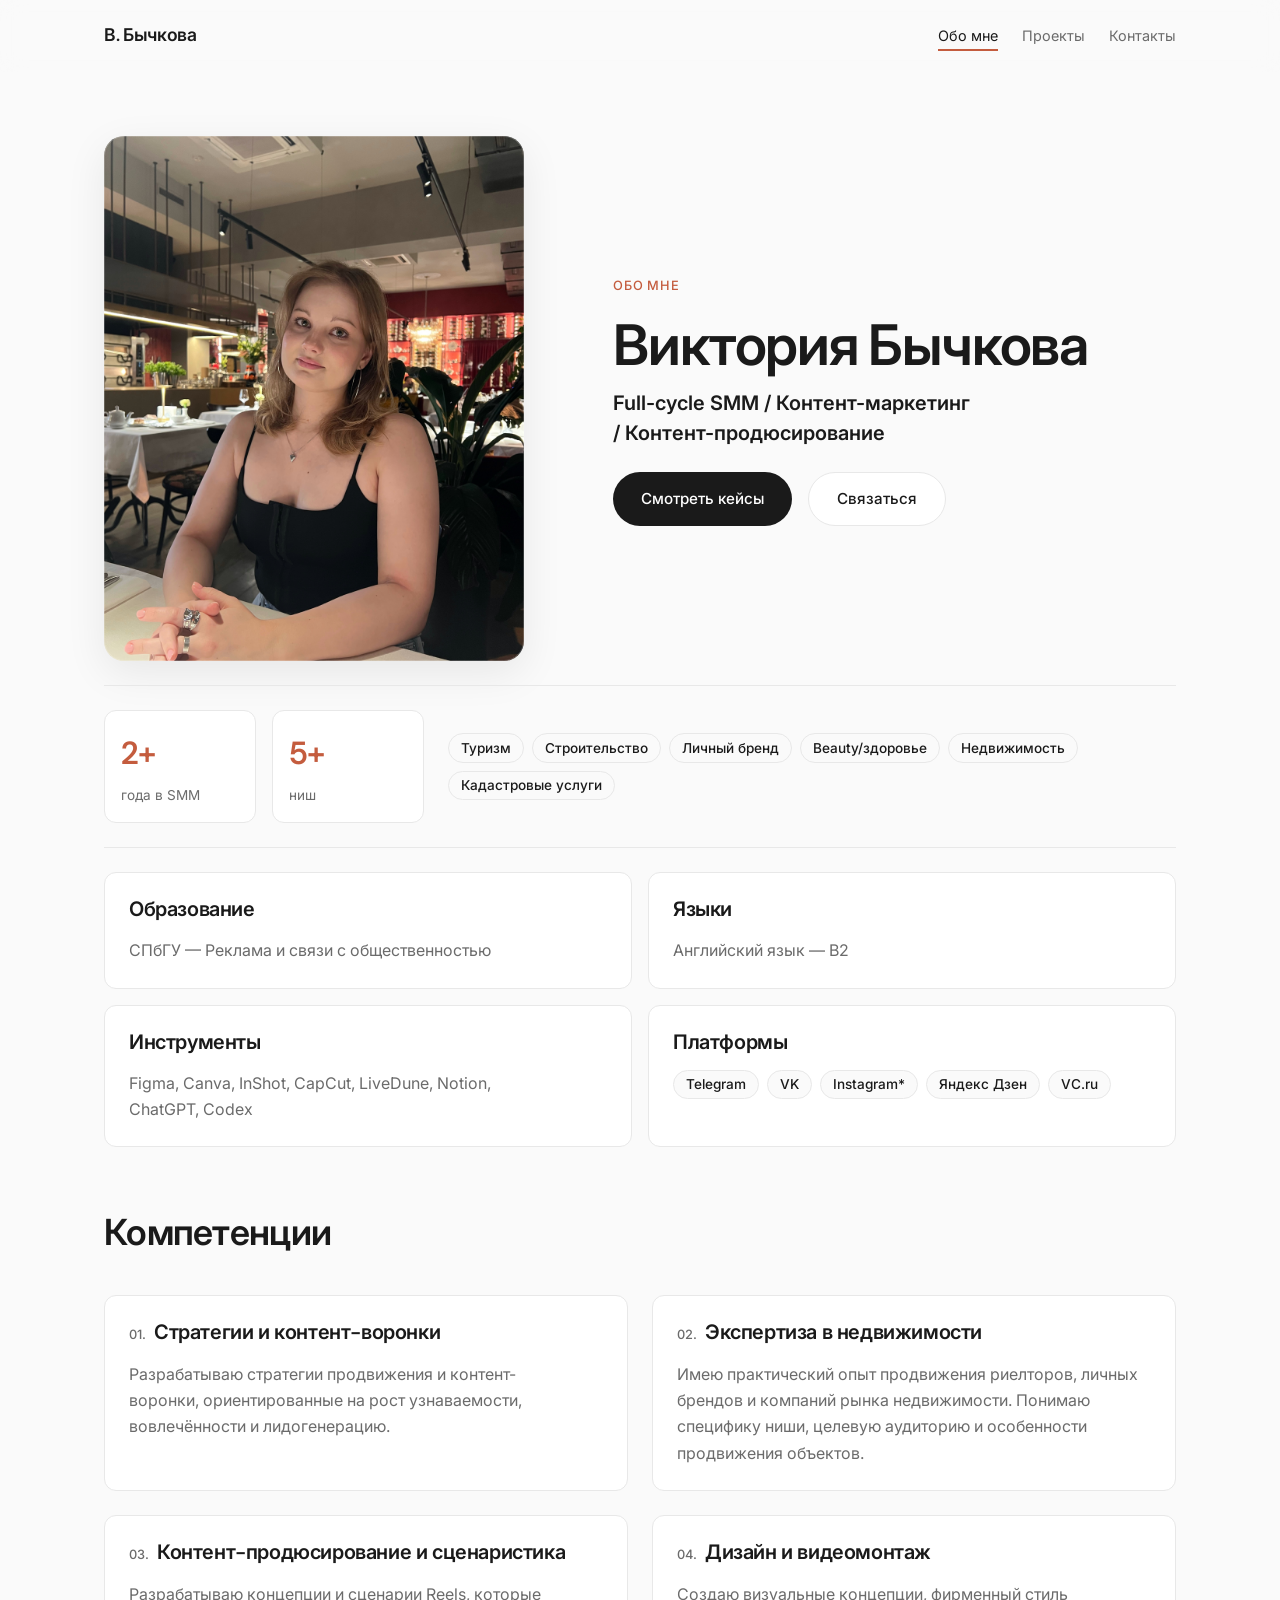
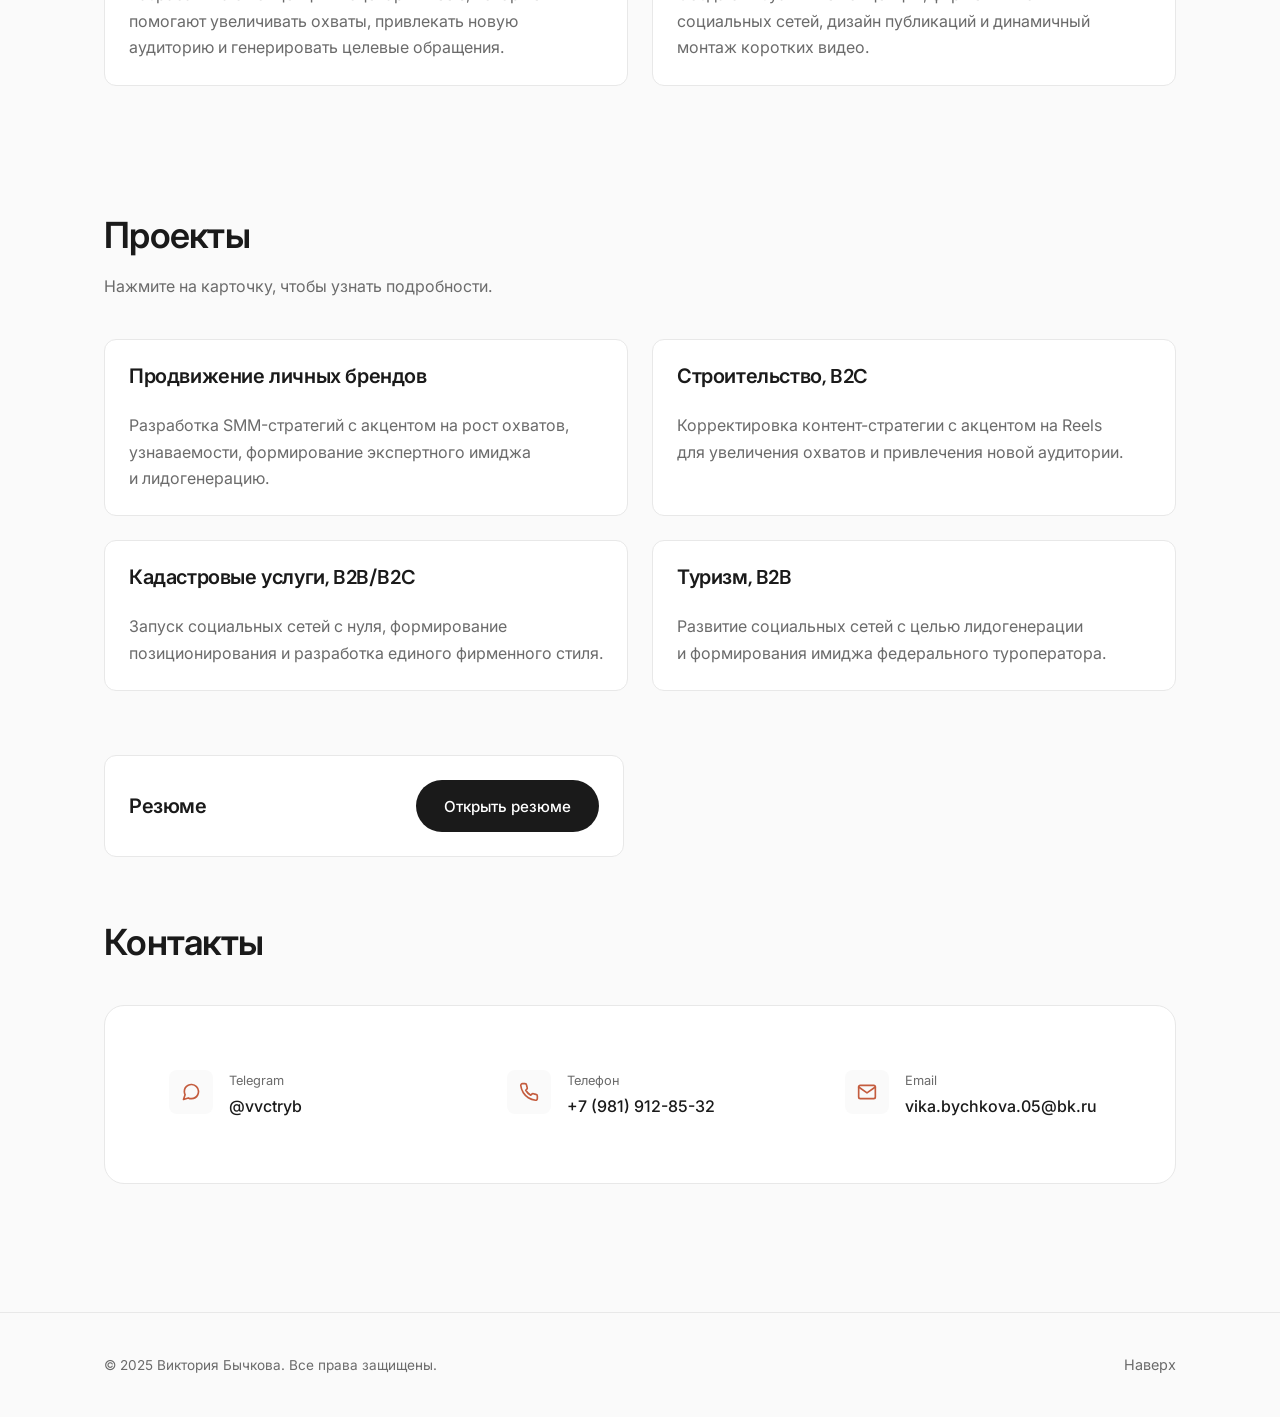
==== commit 926f848d: "Add files via upload" ====
--- a/index.html
+++ b/index.html
@@ -36,10 +36,9 @@
             <span class="hero__badge fade-in fade-in-delay-1">Обо мне</span>
             <h1 class="hero__title fade-in fade-in-delay-1">Виктория Бычкова</h1>
             <p class="hero__role fade-in fade-in-delay-2">
-              SMM-специалист полного цикла <span>|</span> Контент-маркетолог
-            </p>
-            <p class="hero__desc fade-in fade-in-delay-2">
-              Помогаю бизнесу выстраивать системное присутствие в социальных сетях и привлекать клиентов через контент. Занимаюсь SMM под ключ: от стратегии, контент-плана и упаковки аккаунта до создания контента, визуального оформления, монтажа видео и аналитики.
+              <span class="hero__role-line">Full-cycle&nbsp;SMM /</span>
+              <span class="hero__role-line">Контент-маркетинг /</span>
+              <span class="hero__role-line">Контент-продюсирование</span>
             </p>
             <div class="hero__cta fade-in fade-in-delay-3">
               <a href="#projects" class="btn btn--primary">Смотреть кейсы</a>
@@ -49,15 +48,15 @@
         </div>
 
         <div class="stats-strip fade-in fade-in-delay-4">
-          <div class="stat-item">
+          <div class="stat-item stat-item--metric">
             <div class="stat-item__value">2+</div>
             <div class="stat-item__label">года в SMM</div>
           </div>
-          <div class="stat-item">
+          <div class="stat-item stat-item--metric">
             <div class="stat-item__value">5+</div>
             <div class="stat-item__label">ниш</div>
           </div>
-          <div class="stat-item">
+          <div class="stat-item stat-item--niches">
             <ul class="stat-item__list">
               <li>Туризм</li>
               <li>Строительство</li>
@@ -68,6 +67,34 @@
             </ul>
           </div>
         </div>
+
+        <div class="about-details-grid">
+          <div class="competency-card fade-in">
+            <h3>Образование</h3>
+            <p>СПбГУ — Реклама и связи с общественностью</p>
+          </div>
+
+          <div class="competency-card fade-in fade-in-delay-1">
+            <h3>Языки</h3>
+            <p>Английский язык — B2</p>
+          </div>
+
+          <div class="competency-card fade-in fade-in-delay-2">
+            <h3>Инструменты</h3>
+            <p>Figma, Canva, InShot, CapCut, LiveDune, Notion, ChatGPT, Codex</p>
+          </div>
+
+          <div class="competency-card fade-in fade-in-delay-3">
+            <h3>Платформы</h3>
+            <ul class="stat-item__list">
+              <li>Telegram</li>
+              <li>VK</li>
+              <li>Instagram*</li>
+              <li>Яндекс Дзен</li>
+              <li>VC.ru</li>
+            </ul>
+          </div>
+        </div>
       </div>
     </section>
 
@@ -79,51 +106,36 @@
         </div>
 
         <div class="competencies-grid">
-          <div class="competencies-column competencies-column--stack">
-            <div class="competency-card fade-in">
-              <h3>Образование</h3>
-              <p>СПбГУ — Реклама и связи с общественностью</p>
-            </div>
-
-            <div class="competency-card fade-in fade-in-delay-1">
-              <h3>Языки</h3>
-              <p>Английский язык — B2</p>
-            </div>
-
-            <div class="competency-card fade-in fade-in-delay-2">
-              <h3>Инструменты</h3>
-              <p>Figma, Canva, InShot, CapCut, LiveDune, Notion, ChatGPT, Codex</p>
-            </div>
-
-            <div class="competency-card fade-in fade-in-delay-3">
-              <h3>Платформы</h3>
-              <ul class="platforms-list">
-                <li>Telegram</li>
-                <li>VK</li>
-                <li>Instagram*</li>
-                <li>Яндекс Дзен</li>
-                <li>VC.ru</li>
-              </ul>
-            </div>
-          </div>
-
-          <div class="competency-card competency-card--tall fade-in fade-in-delay-3">
-            <h3>Компетенции</h3>
-            <ul>
-              <li>разработка стратегии</li>
-              <li>контент-план и рубрикаторы</li>
-              <li>анализ целевой аудитории, конкурентов, продукта</li>
-              <li>упаковка социальных сетей</li>
-              <li>копирайтинг и сторителлинг</li>
-              <li>создание дизайна публикаций</li>
-              <li>сценарии экспертных видео</li>
-              <li>монтаж коротких видео</li>
-              <li>аналитика метрик и отчётность</li>
-              <li>создание статей для VC/Дзен</li>
-              <li>настройка таргетированной рекламы</li>
-              <li>посевы и прогревы</li>
-              <li>лид-магниты</li>
-            </ul>
+          <div class="competency-card fade-in">
+            <div class="competency-card__heading">
+              <span class="competency-card__number">01.</span>
+              <h3>Стратегии и&nbsp;контент-воронки</h3>
+            </div>
+            <p>Разрабатываю стратегии продвижения и&nbsp;контент-воронки, ориентированные на&nbsp;рост узнаваемости, вовлечённости и&nbsp;лидогенерацию.</p>
+          </div>
+
+          <div class="competency-card fade-in fade-in-delay-1">
+            <div class="competency-card__heading">
+              <span class="competency-card__number">02.</span>
+              <h3>Экспертиза в&nbsp;недвижимости</h3>
+            </div>
+            <p>Имею практический опыт продвижения риелторов, личных брендов и&nbsp;компаний рынка недвижимости. Понимаю специфику ниши, целевую аудиторию и&nbsp;особенности продвижения объектов.</p>
+          </div>
+
+          <div class="competency-card fade-in fade-in-delay-2">
+            <div class="competency-card__heading">
+              <span class="competency-card__number">03.</span>
+              <h3>Контент-продюсирование и&nbsp;сценаристика</h3>
+            </div>
+            <p>Разрабатываю концепции и&nbsp;сценарии Reels, которые помогают увеличивать охваты, привлекать новую аудиторию и&nbsp;генерировать целевые обращения.</p>
+          </div>
+
+          <div class="competency-card fade-in fade-in-delay-3">
+            <div class="competency-card__heading">
+              <span class="competency-card__number">04.</span>
+              <h3>Дизайн и&nbsp;видеомонтаж</h3>
+            </div>
+            <p>Создаю визуальные концепции, фирменный стиль социальных сетей, дизайн публикаций и&nbsp;динамичный монтаж коротких видео.</p>
           </div>
         </div>
       </div>
@@ -138,45 +150,43 @@
         </div>
 
         <div class="projects-grid">
+          <a href="personal-brands.html" class="project-card fade-in fade-in-delay-3">
+            <div class="project-card__body">
+              <h3 class="project-card__title">Продвижение личных брендов</h3>
+              <p>Разработка SMM-стратегий с&nbsp;акцентом на&nbsp;рост охватов, узнаваемости, формирование экспертного имиджа и&nbsp;лидогенерацию.</p>
+            </div>
+          </a>
+
+          <a href="construction.html" class="project-card fade-in fade-in-delay-1">
+            <div class="project-card__body">
+              <h3 class="project-card__title">Строительство, B2C</h3>
+              <p>Корректировка контент-стратегии с&nbsp;акцентом на&nbsp;Reels для&nbsp;увеличения охватов и&nbsp;привлечения новой&nbsp;аудитории.</p>
+            </div>
+          </a>
+
+          <a href="cadastre.html" class="project-card fade-in fade-in-delay-2">
+            <div class="project-card__body">
+              <h3 class="project-card__title">Кадастровые услуги, B2B/B2C</h3>
+              <p>Запуск социальных сетей с&nbsp;нуля, формирование позиционирования и&nbsp;разработка единого фирменного&nbsp;стиля.</p>
+            </div>
+          </a>
+
           <a href="premiera.html" class="project-card fade-in">
             <div class="project-card__body">
               <h3 class="project-card__title">Туризм, B2B</h3>
-              <p>Реанимировала социальные сети и усилила контент-стратегию с фокусом на развитие Telegram-канала как источника обращений и новых клиентов.</p>
-            </div>
-          </a>
-
-          <a href="construction.html" class="project-card fade-in fade-in-delay-1">
-            <div class="project-card__body">
-              <h3 class="project-card__title">Строительство, B2C</h3>
-              <p>Разработала новую контент-стратегию, усилила работу с видеоформатами и экспертным контентом.</p>
-            </div>
-          </a>
-
-          <a href="cadastre.html" class="project-card fade-in fade-in-delay-2">
-            <div class="project-card__body">
-              <h3 class="project-card__title">Кадастровые услуги, B2B/B2C</h3>
-              <p>Запустила социальные сети с нуля, разработала контент-стратегию, визуальный стиль, рубрикатор и контент-план.</p>
-            </div>
-          </a>
-        </div>
-      </div>
-    </section>
-
-    <!-- Useful Links -->
+              <p>Развитие социальных сетей с&nbsp;целью лидогенерации и&nbsp;формирования имиджа федерального&nbsp;туроператора.</p>
+            </div>
+          </a>
+        </div>
+      </div>
+    </section>
+
+    <!-- Resume -->
     <section class="section useful-links" id="useful-links">
       <div class="container">
-        <div class="section-header fade-in">
-          <h2>Полезные ссылки</h2>
-        </div>
-
-        <div class="useful-links-grid">
-          <a href="https://docs.google.com/presentation/d/1nu9_sViXZLe7BolczhxHNuUrG4qdP62qZWi8ukjDiy8/edit" class="useful-link-card fade-in" target="_blank" rel="noopener noreferrer">
-            <h3>Резюме</h3>
-          </a>
-
-          <a href="https://drive.google.com/drive/folders/14ELEGjCWicBte9iJ03aP05MeROudWRZr?dmr=1&ec=wgc-drive-%5Bmodule%5D-goto" class="useful-link-card fade-in fade-in-delay-1" target="_blank" rel="noopener noreferrer">
-            <h3>Галерея работ</h3>
-          </a>
+        <div class="resume-card fade-in">
+          <h2>Резюме</h2>
+          <a href="https://docs.google.com/presentation/d/1nu9_sViXZLe7BolczhxHNuUrG4qdP62qZWi8ukjDiy8/edit" class="btn btn--primary" target="_blank" rel="noopener noreferrer">Открыть резюме</a>
         </div>
       </div>
     </section>
--- a/style.css
+++ b/style.css
@@ -302,20 +302,12 @@
 }
 
 .hero__role {
-  font-size: clamp(1.1rem, 2vw, 1.35rem);
-  color: var(--color-text-muted);
-  font-weight: 400;
+  font-size: 1.25rem;
+  color: var(--color-text);
+  font-weight: 600;
+  line-height: 1.5;
+  text-wrap: balance;
   margin-bottom: var(--space-md);
-}
-
-.hero__role span {
-  color: var(--color-accent);
-}
-
-.hero__desc {
-  font-size: 1.05rem;
-  max-width: 520px;
-  margin-bottom: var(--space-lg);
 }
 
 .hero__cta {
@@ -376,7 +368,7 @@
 /* Project Cards */
 .projects-grid {
   display: grid;
-  grid-template-columns: repeat(3, 1fr);
+  grid-template-columns: repeat(2, 1fr);
   gap: var(--space-md);
 }
 
@@ -451,6 +443,30 @@
   border-top: 1px solid var(--color-border);
   border-bottom: 1px solid var(--color-border);
   margin: var(--space-lg) 0;
+}
+
+.hero .stats-strip {
+  display: grid;
+  grid-template-columns: 152px 152px minmax(0, 1fr);
+  align-items: stretch;
+  gap: var(--space-sm);
+  padding: var(--space-md) 0;
+  margin: var(--space-md) 0;
+}
+
+.stats-strip .stat-item--metric {
+  min-width: 0;
+  padding: var(--space-sm);
+  background: var(--color-surface);
+  border: 1px solid var(--color-border);
+  border-radius: var(--radius-md);
+}
+
+.stats-strip .stat-item--niches {
+  display: flex;
+  align-items: center;
+  min-width: 0;
+  padding-left: var(--space-xs);
 }
 
 .stat-item {
@@ -489,6 +505,16 @@
   line-height: 1.2;
 }
 
+.about-details-grid {
+  display: grid;
+  grid-template-columns: repeat(2, minmax(0, 1fr));
+  gap: var(--space-sm);
+}
+
+.about-details-grid .competency-card h3 {
+  margin-bottom: var(--space-sm);
+}
+
 /* Competencies */
 .competencies {
   padding-top: 0;
@@ -501,11 +527,6 @@
   align-items: stretch;
 }
 
-.competencies-column--stack {
-  display: grid;
-  gap: var(--space-md);
-}
-
 .competency-card {
   padding: var(--space-md);
   background: var(--color-surface);
@@ -513,80 +534,49 @@
   border-radius: var(--radius-md);
 }
 
-.competency-card--tall {
-  height: 100%;
-}
-
-.competency-card h3 {
+.competency-card__heading {
+  display: flex;
+  align-items: baseline;
+  gap: var(--space-xs);
   margin-bottom: var(--space-sm);
 }
 
-.competency-card ul + h3 {
-  margin-top: var(--space-md);
-}
-
-.competency-card ul {
-  display: grid;
-  gap: 0.35rem;
+.competency-card__heading h3 {
+  margin-bottom: 0;
+}
+
+.competency-card__number {
+  flex-shrink: 0;
+  font-size: 0.8rem;
+  font-weight: 500;
   color: var(--color-text-muted);
 }
 
-.competency-card li {
-  position: relative;
-  padding-left: 1.25rem;
-}
-
-.competency-card li::before {
-  content: "— ";
-  position: absolute;
-  left: 0;
-  color: var(--color-accent);
-}
-
-.competency-card .platforms-list {
-  display: flex;
-  flex-wrap: wrap;
-  gap: 0.4rem;
-}
-
-.platforms-list li {
-  padding: 0.3rem 0.65rem;
-  border: 1px solid var(--color-border);
-  border-radius: var(--radius-full);
-  background: var(--color-bg);
-  color: var(--color-text);
-  font-size: 0.85rem;
-  font-weight: 500;
-  line-height: 1.2;
-}
-
-.platforms-list li::before {
-  content: none;
-}
-
-/* Useful Links */
+.competency-card p {
+  text-wrap: pretty;
+}
+
+/* Resume */
 .useful-links {
   padding-top: 0;
-}
-
-.useful-links-grid {
-  display: grid;
-  grid-template-columns: repeat(2, 1fr);
-  gap: var(--space-md);
-}
-
-.useful-link-card {
+  padding-bottom: 0;
+}
+
+.resume-card {
+  display: flex;
+  align-items: center;
+  justify-content: space-between;
+  flex-wrap: wrap;
+  gap: var(--space-sm);
+  max-width: 520px;
   padding: var(--space-md);
   background: var(--color-surface);
   border: 1px solid var(--color-border);
   border-radius: var(--radius-md);
-  transition: all var(--transition-base);
-}
-
-.useful-link-card:hover {
-  transform: translateY(-4px);
-  box-shadow: var(--shadow-md);
-  border-color: transparent;
+}
+
+.resume-card h2 {
+  font-size: 1.25rem;
 }
 
 /* Contacts */
@@ -733,6 +723,77 @@
   font-size: 0.9rem;
   color: var(--color-text-muted);
   margin-top: var(--space-xs);
+}
+
+/* Personal brand case */
+.client-case > .case-block__title {
+  margin-bottom: var(--space-sm);
+  padding-bottom: var(--space-xs);
+}
+
+.client-case__section + .client-case__section {
+  margin-top: var(--space-md);
+}
+
+.client-case__section h3,
+.client-case__results h3 {
+  margin-bottom: 12px;
+}
+
+.client-case__results {
+  margin-top: 2rem;
+}
+
+.personal-brand__results {
+  grid-template-columns: repeat(3, minmax(0, 1fr));
+}
+
+.personal-brand__results .result-card {
+  min-width: 0;
+  display: flex;
+  flex-direction: column;
+  align-items: center;
+  gap: var(--space-xs);
+}
+
+.personal-brand__results .result-card__value {
+  line-height: 1.2;
+  text-wrap: balance;
+}
+
+.personal-brand__results .result-card__value--long {
+  font-size: 1.75rem;
+}
+
+.personal-brand__results .result-card__label {
+  margin-top: 0;
+  color: var(--color-text);
+  font-weight: 600;
+  line-height: 1.35;
+  text-wrap: balance;
+}
+
+.personal-brand__results .result-card__detail {
+  max-width: 42ch;
+  margin-top: 0;
+  font-size: 0.85rem;
+  font-weight: 400;
+  line-height: 1.5;
+  text-wrap: balance;
+}
+
+.personal-brand__tasks li::before {
+  display: none;
+}
+
+.personal-brand__tasks .task-number {
+  flex-shrink: 0;
+  color: var(--color-accent);
+  font-weight: 600;
+}
+
+.personal-brand__actions {
+  margin-top: var(--space-lg);
 }
 
 /* Task list */
@@ -931,11 +992,6 @@
   .hero__photo {
     max-width: 320px;
     margin: 0 auto;
-  }
-
-  .hero__desc {
-    margin-left: auto;
-    margin-right: auto;
   }
 
   .hero__cta {
@@ -996,17 +1052,40 @@
     grid-template-columns: 1fr;
   }
 
-  .useful-links-grid {
+  .about-details-grid {
     grid-template-columns: 1fr;
   }
 
-  .stats-strip {
-    flex-direction: column;
-    gap: var(--space-md);
+  .hero__role {
+    font-size: 1.05rem;
   }
 
   .case-hero__cover {
     aspect-ratio: 16 / 9;
+  }
+
+  .personal-brand__results {
+    grid-template-columns: 1fr;
+  }
+}
+
+@media (max-width: 600px) {
+  .hero__role {
+    font-size: 1rem;
+    line-height: 1.4;
+  }
+
+  .hero__role-line {
+    display: block;
+  }
+
+  .hero .stats-strip {
+    grid-template-columns: repeat(2, minmax(0, 1fr));
+  }
+
+  .stats-strip .stat-item--niches {
+    grid-column: 1 / -1;
+    padding-left: 0;
   }
 }
 
